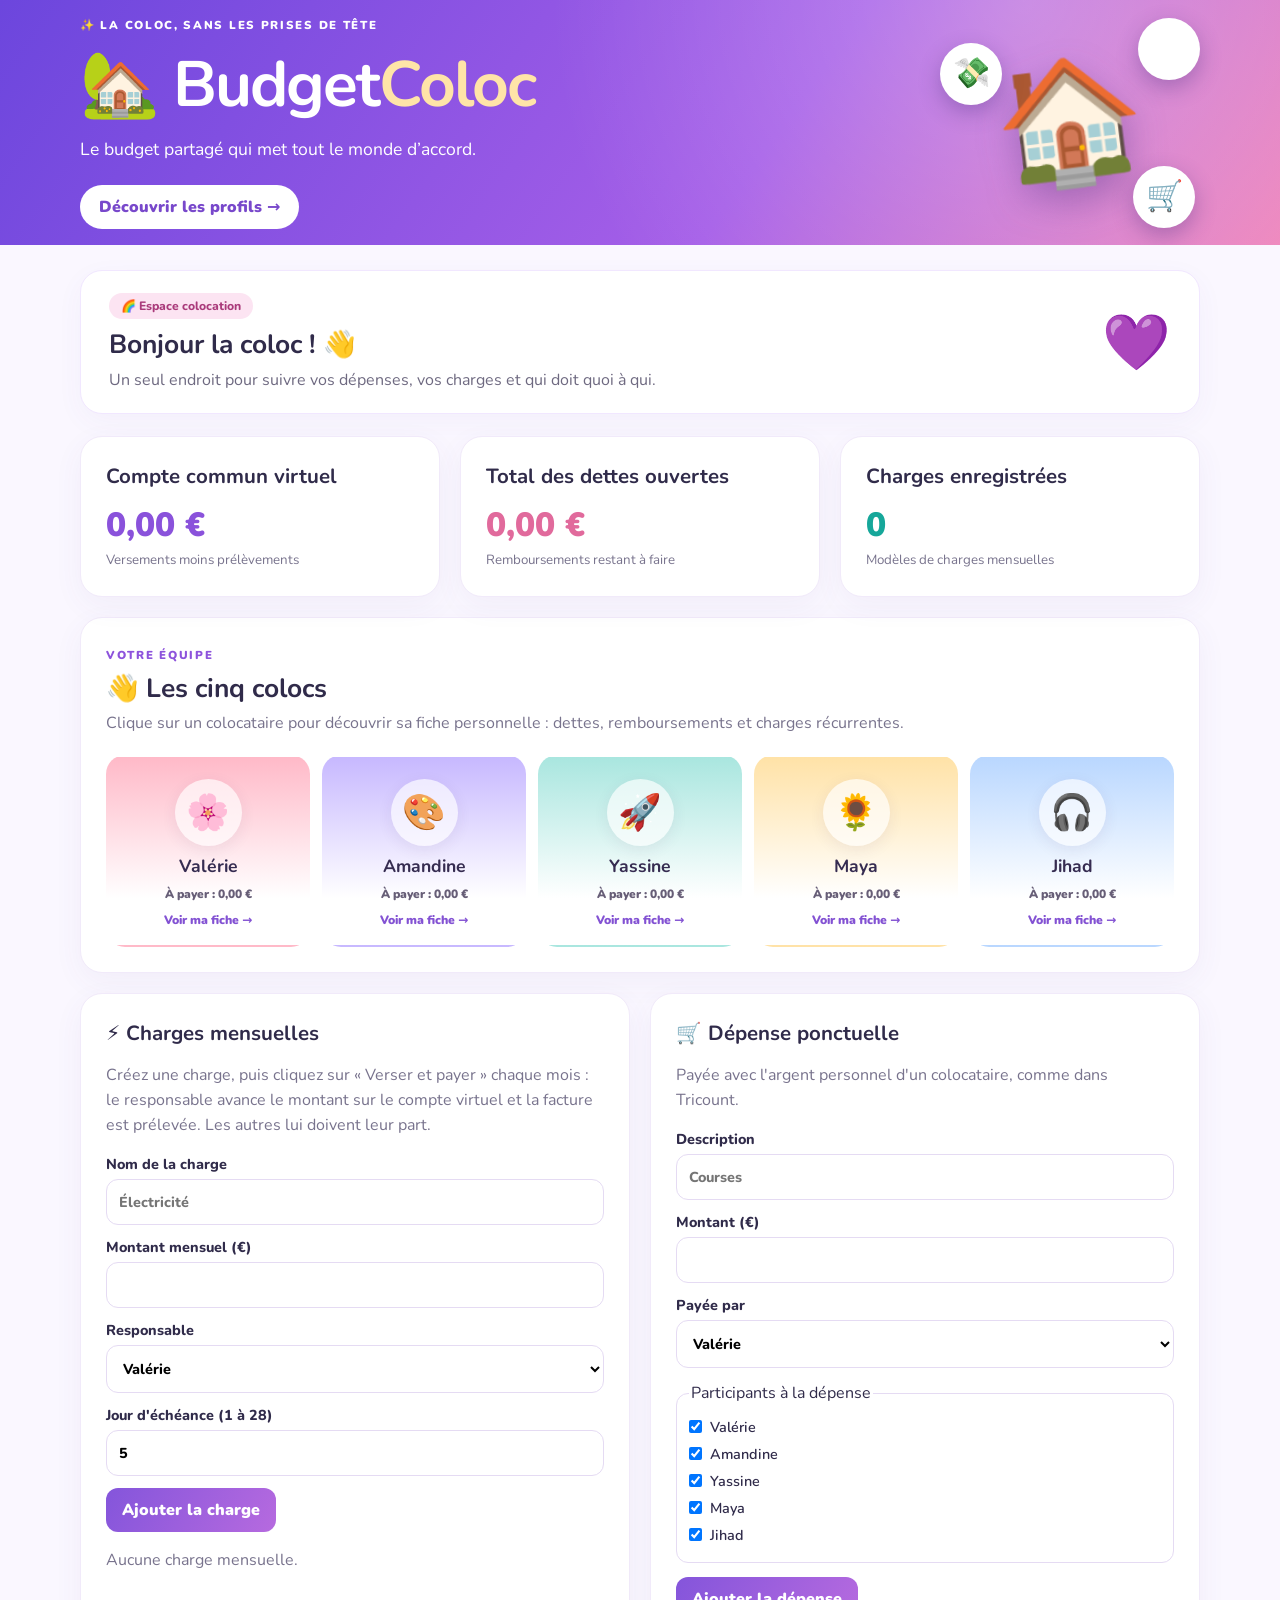
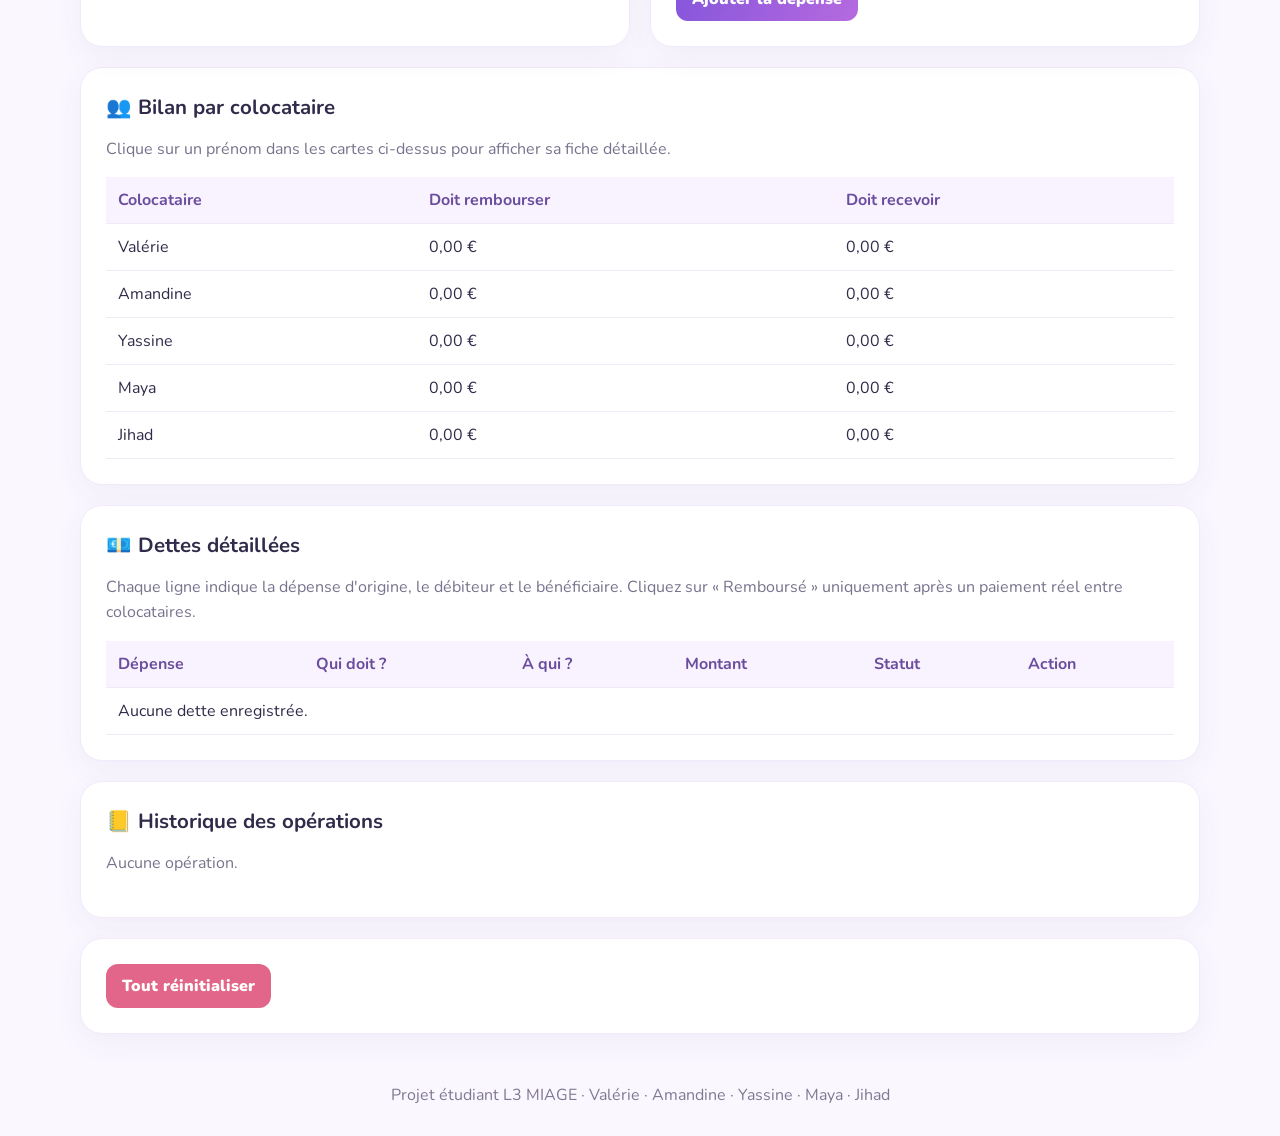
==== index.html @ ca4e4844 "Add files via upload" ====
<!doctype html><html lang="fr"><head><meta charset="utf-8"><meta name="viewport" content="width=device-width,initial-scale=1"><title>BudgetColoc — Gestion de colocation</title><link rel="stylesheet" href="style.css"></head><body>
<header class="hero"><div class="wrap hero-inner"><div><div class="eyebrow">✨ LA COLOC, SANS LES PRISES DE TÊTE</div><h1>🏡 Budget<span>Coloc</span></h1><p>Le budget partagé qui met tout le monde d’accord.</p><a class="hero-link" href="#profils">Découvrir les profils →</a></div><div class="hero-art" aria-hidden="true"><div class="art-house">🏠</div><div class="art-bubble bubble-a">💸</div><div class="art-bubble bubble-b">⚡</div><div class="art-bubble bubble-c">🛒</div></div></div></header>
<main class="wrap">

<section class="welcome"><div><span class="pill">🌈 Espace colocation</span><h2>Bonjour la coloc ! 👋</h2><p>Un seul endroit pour suivre vos dépenses, vos charges et qui doit quoi à qui.</p></div><div class="welcome-emoji" aria-hidden="true">💜</div></section>
<div class="grid stats"><section class="card"><h2>Compte commun virtuel</h2><div id="balance" class="number">0 €</div><small>Versements moins prélèvements</small></section><section class="card"><h2>Total des dettes ouvertes</h2><div id="totalDebt" class="number">0 €</div><small>Remboursements restant à faire</small></section><section class="card"><h2>Charges enregistrées</h2><div id="chargeCount" class="number">0</div><small>Modèles de charges mensuelles</small></section></div>
<section id="profils" class="card profile-section"><div class="section-heading"><div><span class="eyebrow purple">VOTRE ÉQUIPE</span><h2>👋 Les cinq colocs</h2><p class="muted">Clique sur un colocataire pour découvrir sa fiche personnelle : dettes, remboursements et charges récurrentes.</p></div></div><div id="profileCards" class="profile-grid"></div></section>
<section id="profileDetail" class="card profile-detail" hidden aria-live="polite"><div class="profile-top"><div id="profileHeading"></div><button type="button" id="closeProfile" class="secondary">✕ Fermer la fiche</button></div><div id="profileStats" class="mini-stats"></div><div class="grid"><div><h3>💳 Ce que je dois rembourser</h3><div id="profileOwes" class="profile-list"></div></div><div><h3>💚 Ce qu'on me doit</h3><div id="profileReceives" class="profile-list"></div></div></div><h3>📅 Mes charges mensuelles</h3><div id="profileCharges" class="profile-list"></div><h3>🧾 Historique de mes remboursements</h3><div id="profileSettlements" class="profile-list"></div></section>
<div class="grid"><section class="card"><h2>⚡ Charges mensuelles</h2><p class="muted">Créez une charge, puis cliquez sur « Verser et payer » chaque mois : le responsable avance le montant sur le compte virtuel et la facture est prélevée. Les autres lui doivent leur part.</p><form id="chargeForm"><label>Nom de la charge<input id="chargeName" maxlength="70" required placeholder="Électricité"></label><label>Montant mensuel (€)<input id="chargeAmount" type="number" min="0.01" step="0.01" required></label><label>Responsable<select id="chargeOwner"></select></label><label>Jour d'échéance (1 à 28)<input id="chargeDay" type="number" min="1" max="28" value="5" required></label><button>Ajouter la charge</button></form><div id="charges" class="stack"></div></section>
<section class="card"><h2>🛒 Dépense ponctuelle</h2><p class="muted">Payée avec l'argent personnel d'un colocataire, comme dans Tricount.</p><form id="expenseForm"><label>Description<input id="expenseName" maxlength="70" placeholder="Courses" required></label><label>Montant (€)<input id="expenseAmount" type="number" min="0.01" step="0.01" required></label><label>Payée par<select id="expensePayer"></select></label><fieldset><legend>Participants à la dépense</legend><div id="participants"></div></fieldset><button>Ajouter la dépense</button></form></section></div>
<section class="card"><h2>👥 Bilan par colocataire</h2><p class="muted">Clique sur un prénom dans les cartes ci-dessus pour afficher sa fiche détaillée.</p><div class="scroll"><table><thead><tr><th>Colocataire</th><th>Doit rembourser</th><th>Doit recevoir</th></tr></thead><tbody id="summary"></tbody></table></div></section>
<section class="card"><h2>💶 Dettes détaillées</h2><p class="muted">Chaque ligne indique la dépense d'origine, le débiteur et le bénéficiaire. Cliquez sur « Remboursé » uniquement après un paiement réel entre colocataires.</p><div class="scroll"><table><thead><tr><th>Dépense</th><th>Qui doit ?</th><th>À qui ?</th><th>Montant</th><th>Statut</th><th>Action</th></tr></thead><tbody id="debts"></tbody></table></div></section>
<section class="card"><h2>📒 Historique des opérations</h2><div id="history"></div></section>
<section class="card"><div class="actions"><button id="reset" type="button" class="danger">Tout réinitialiser</button></div></section>
</main><footer>Projet étudiant L3 MIAGE · Valérie · Amandine · Yassine · Maya · Jihad</footer><script src="script.js" defer></script></body></html>
---- style.css ----
@import url('https://fonts.googleapis.com/css2?family=Nunito:wght@400;600;700;800;900&display=swap');
:root{font-family:Nunito,system-ui,sans-serif;color:#302b4a;background:#faf7ff}*{box-sizing:border-box}html{scroll-behavior:smooth}body{margin:0}.wrap{max-width:1160px;margin:auto;padding:0 20px}
.hero{background:linear-gradient(125deg,#6c46dd,#a65fe8 60%,#ee83bb);color:white;overflow:hidden;position:relative}.hero:before{content:'';position:absolute;inset:0;background:radial-gradient(circle at 80% 0%,#ffffff40,transparent 45%)}.hero-inner{display:flex;align-items:center;justify-content:space-between;min-height:245px;position:relative;gap:25px}.hero h1{font-size:clamp(2.5rem,5vw,4.1rem);letter-spacing:-2px;margin:8px 0}.hero h1 span{color:#ffe4a8}.hero p{font-size:1.1rem;margin:0 0 24px}.eyebrow{font-weight:900;letter-spacing:1.7px;font-size:.72rem}.purple{color:#8d53dc}.hero-link{display:inline-block;text-decoration:none;background:#fff;color:#7848cb;border-radius:999px;padding:11px 19px;font-weight:900}.hero-art{position:relative;min-width:260px;height:220px;display:grid;place-items:center}.art-house{font-size:120px;filter:drop-shadow(0 15px 18px #3e277c55);transform:rotate(-7deg)}.art-bubble{position:absolute;background:white;border-radius:50%;width:62px;height:62px;display:grid;place-items:center;font-size:30px;box-shadow:0 8px 22px #3e277c55}.bubble-a{left:0;top:30px}.bubble-b{right:0;top:5px}.bubble-c{right:5px;bottom:5px}
main{padding-top:25px!important}.notice{padding:12px 16px;background:#e9e6ff;border-left:4px solid #8b5cf6;border-radius:12px;margin-bottom:20px;font-size:.9rem}.welcome{background:#fff;border:1px solid #f1e7ff;border-radius:22px;padding:22px 28px;display:flex;justify-content:space-between;align-items:center;margin-bottom:22px;box-shadow:0 8px 28px #5e43970b}.welcome h2{font-size:1.65rem;margin:7px 0}.welcome p{margin:0;color:#6e6980}.welcome-emoji{font-size:55px}.pill{display:inline-block;background:#fce4f2;color:#aa3b7b;border-radius:999px;padding:5px 12px;font-weight:800;font-size:.76rem}
.grid{display:grid;grid-template-columns:repeat(auto-fit,minmax(310px,1fr));gap:20px}.stats{grid-template-columns:repeat(auto-fit,minmax(220px,1fr))}.card{background:#fff;padding:25px;border-radius:22px;box-shadow:0 9px 30px #5e43970e;border:1px solid #f1eafa;margin-bottom:20px;min-width:0}h2{margin:0 0 12px;font-size:1.28rem}h3{font-size:1.05rem;margin:22px 0 12px}.number{font-size:2.1rem;font-weight:900;color:#8a52db}.stats .card:nth-child(2) .number{color:#e16a9c}.stats .card:nth-child(3) .number{color:#16a79a}small,.muted{color:#78738d;line-height:1.55}label{display:block;font-weight:800;font-size:.9rem;margin:12px 0}input,select{display:block;width:100%;padding:12px;border:1px solid #e5dbf3;border-radius:12px;font:inherit;margin-top:5px;background:#fff}button{font:inherit;cursor:pointer;background:linear-gradient(120deg,#8455db,#b66adf);color:#fff;border:0;border-radius:12px;padding:11px 16px;font-weight:900;transition:transform .15s,box-shadow .15s}button:hover{transform:translateY(-2px);box-shadow:0 6px 14px #8455db30}button:focus-visible,input:focus-visible,select:focus-visible,a:focus-visible{outline:3px solid #fd9ac7;outline-offset:2px}button.secondary{background:#ede7f8;color:#59457d}button.danger{background:#e26689}.actions{display:flex;gap:10px;flex-wrap:wrap}.stack{margin-top:15px}.charge{border:1px solid #eee5f7;background:#fdfaff;border-radius:14px;padding:14px;margin:12px 0}.charge strong{display:block}.charge button{margin-top:9px}.scroll{overflow-x:auto}table{width:100%;border-collapse:collapse;text-align:left}th,td{padding:12px;border-bottom:1px solid #f0eaf7;white-space:nowrap}th{background:#f8f3ff;color:#6b4d9e}td button{padding:7px 10px;font-size:.85rem}.tag{display:inline-block;border-radius:999px;background:#fff1ce;color:#8d6200;padding:5px 10px;font-size:.82rem;font-weight:800}.paid{background:#dff8e9;color:#14764e}.history-row{border-bottom:1px solid #f0eaf7;padding:10px 0}.history-row:last-child{border:0}fieldset{border:1px solid #e5dbf3;border-radius:12px;margin:14px 0}fieldset label{display:flex;gap:8px;align-items:center;font-weight:600;margin:7px 0}fieldset input{width:auto;margin:0}footer{text-align:center;color:#817892;padding:30px}
.profile-section{scroll-margin-top:18px}.section-heading{margin-bottom:20px}.section-heading h2{font-size:1.65rem;margin:5px 0}.section-heading p{margin:0}.profile-grid{display:grid;grid-template-columns:repeat(5,minmax(0,1fr));gap:12px}.profile-card{--profile-color:#eed8ff;display:flex;flex-direction:column;align-items:center;gap:8px;background:linear-gradient(180deg,var(--profile-color),#fff 75%);color:#362c51;border:2px solid transparent;padding:22px 8px 17px;border-radius:19px;min-height:192px}.profile-card.active{border-color:#8455db}.profile-card strong{font-size:1.1rem}.profile-avatar{display:grid;place-items:center;background:#ffffffa8;border-radius:50%;width:67px;height:67px;font-size:35px;box-shadow:0 4px 15px #44336615}.profile-sub{font-size:.75rem;color:#675e77}.profile-cta{font-size:.76rem;font-weight:900;color:#8352d3;margin-top:auto}.profile-detail{scroll-margin-top:20px;border:2px solid #d8baff}.profile-detail[hidden]{display:none}.profile-top{display:flex;justify-content:space-between;align-items:center;gap:12px}.profile-heading{display:flex;align-items:center;gap:15px}.profile-heading h2{font-size:1.9rem;margin:0}.mini-stats{display:grid;grid-template-columns:repeat(3,1fr);gap:12px;margin:20px 0}.mini-stat{background:#f8f3ff;border-radius:14px;padding:15px}.mini-stat span{display:block;font-size:.83rem;color:#76688d}.mini-stat strong{font-size:1.4rem;color:#7950c5}.profile-row{display:flex;justify-content:space-between;align-items:center;gap:15px;padding:12px 14px;background:#fbf9ff;border:1px solid #eee9f8;border-radius:12px;margin-bottom:8px}.profile-row small{display:block}.profile-row b{white-space:nowrap;color:#7950c5}.empty-state{background:#f4fff9;color:#3e8167;border-radius:12px;padding:14px;margin:0}
@media(max-width:900px){.profile-grid{grid-template-columns:repeat(3,minmax(0,1fr))}}@media(max-width:600px){.card{padding:17px}.hero-inner{min-height:220px}.hero-art{display:none}.welcome-emoji{display:none}.profile-grid{grid-template-columns:repeat(2,minmax(0,1fr))}.mini-stats{grid-template-columns:1fr}.profile-top{align-items:flex-start;flex-direction:column}.profile-card{min-height:170px}}
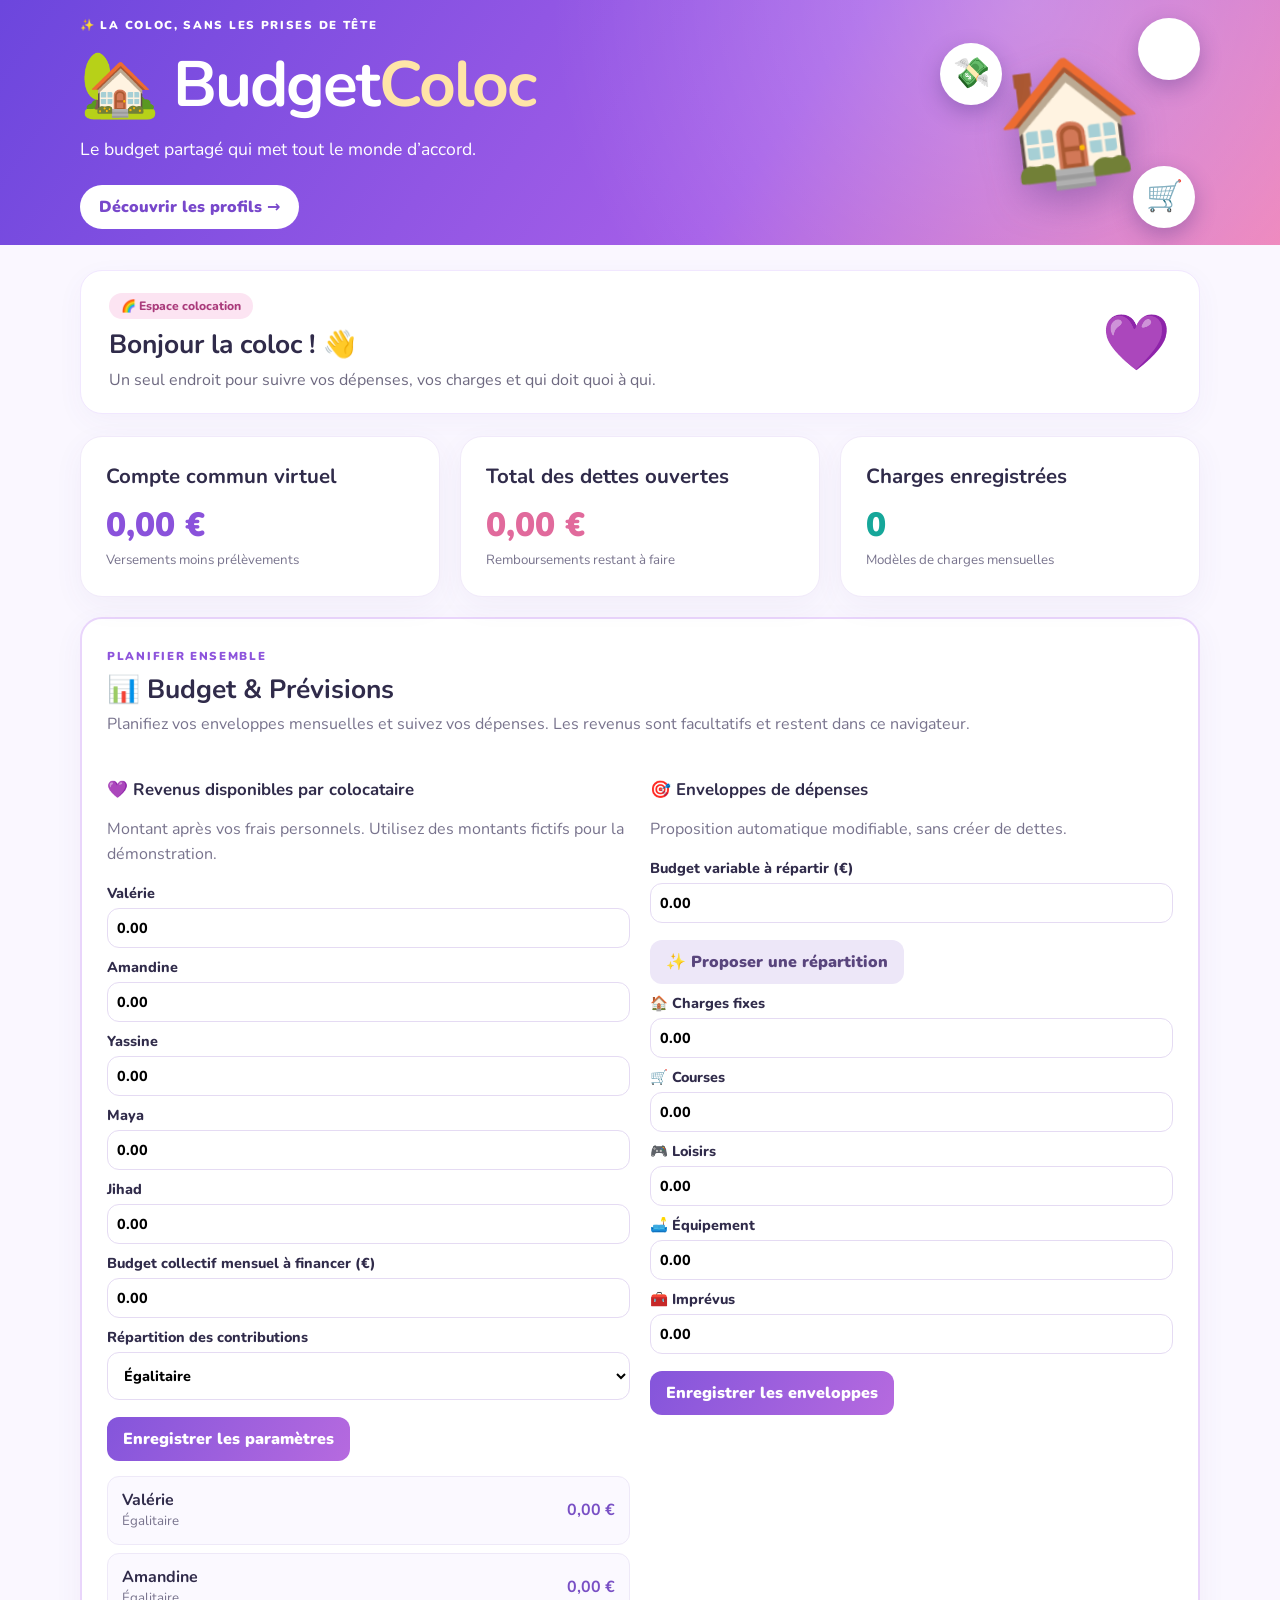
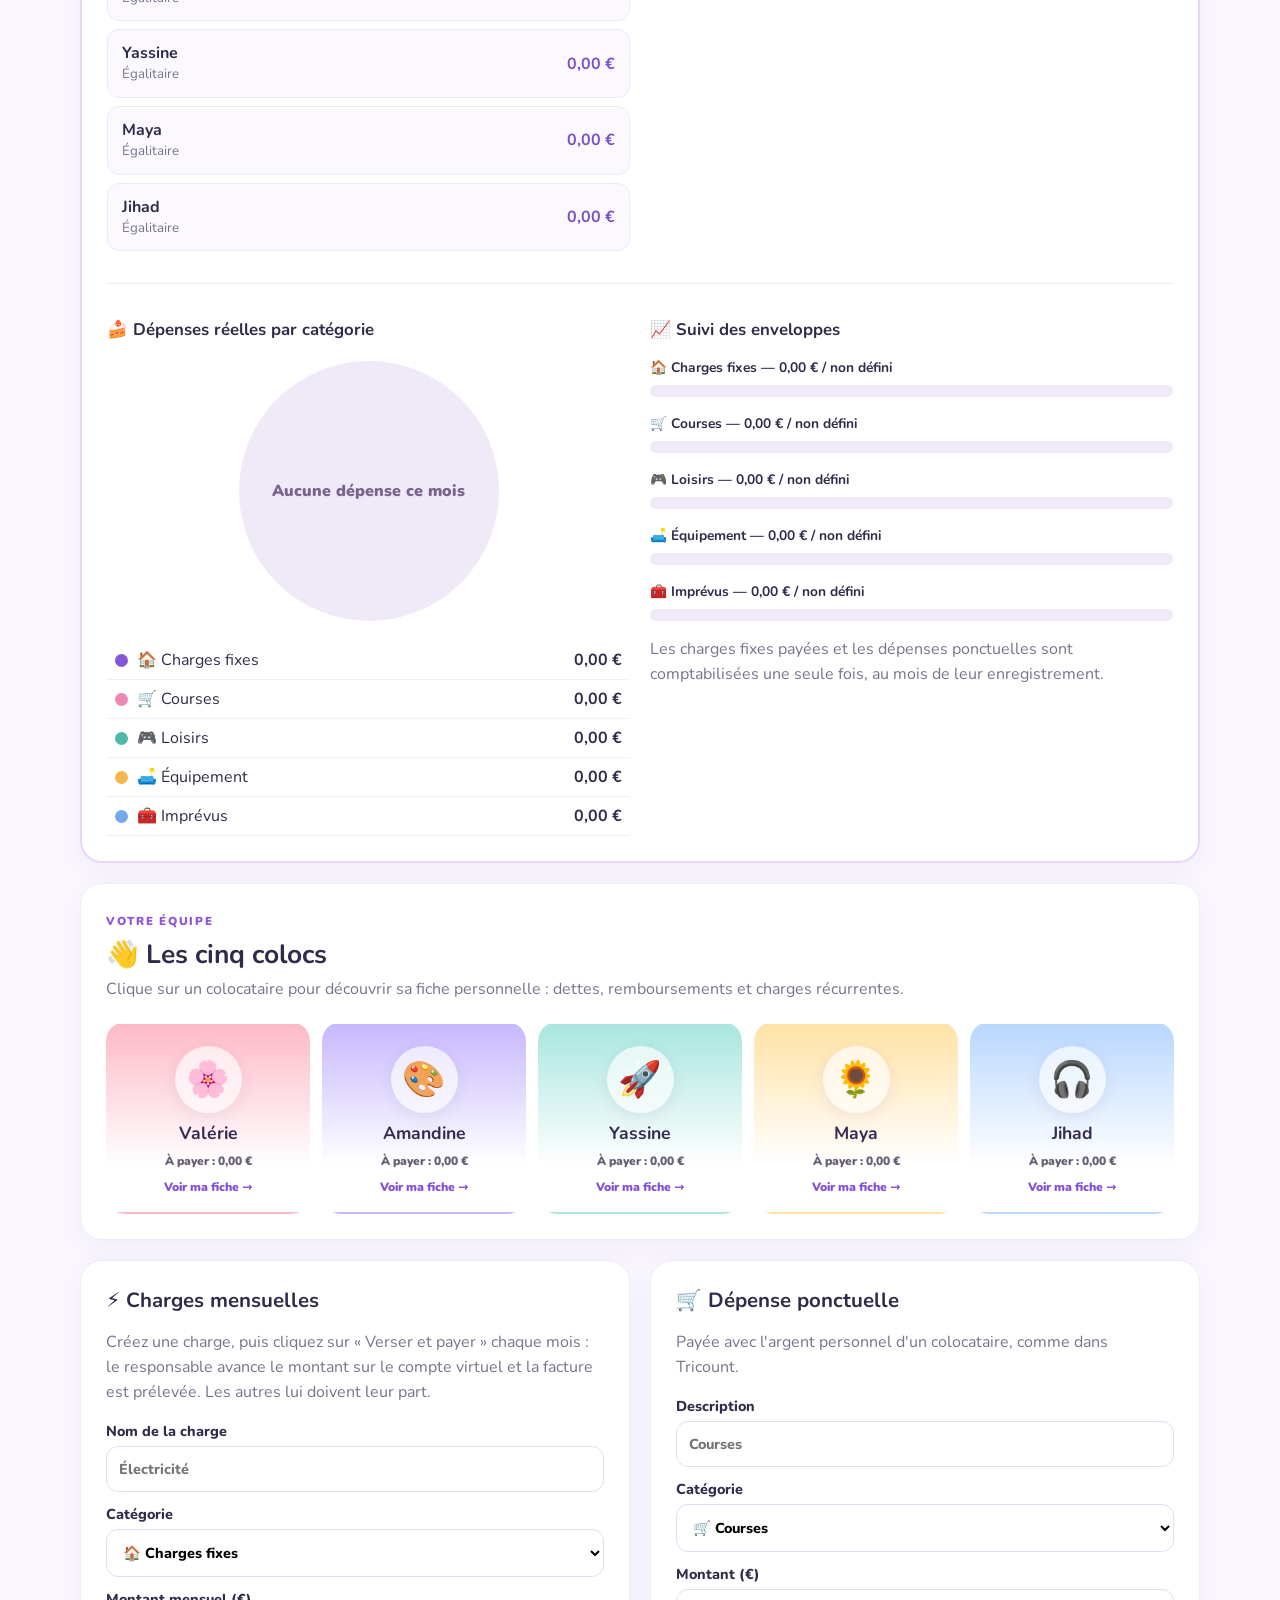
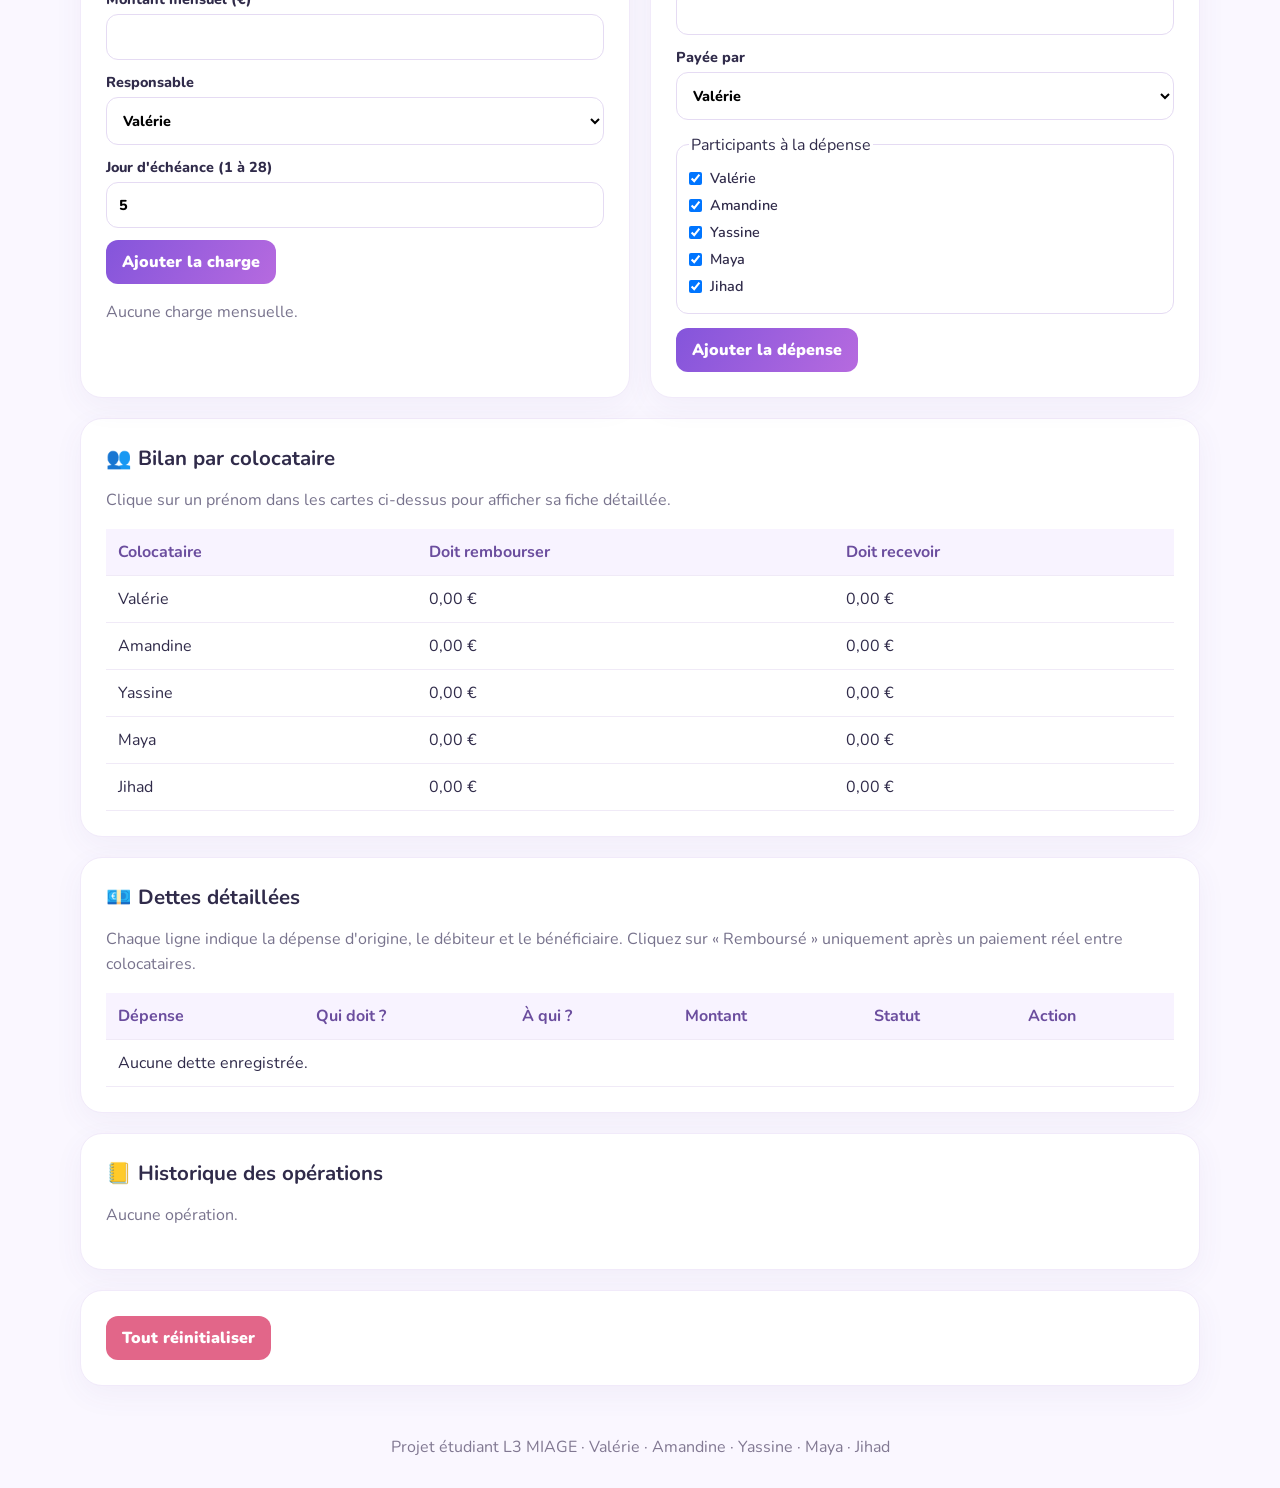
==== commit e7eae4fd: "Add files via upload" ====
--- a/index.html
+++ b/index.html
@@ -4,10 +4,15 @@
 
 <section class="welcome"><div><span class="pill">🌈 Espace colocation</span><h2>Bonjour la coloc ! 👋</h2><p>Un seul endroit pour suivre vos dépenses, vos charges et qui doit quoi à qui.</p></div><div class="welcome-emoji" aria-hidden="true">💜</div></section>
 <div class="grid stats"><section class="card"><h2>Compte commun virtuel</h2><div id="balance" class="number">0 €</div><small>Versements moins prélèvements</small></section><section class="card"><h2>Total des dettes ouvertes</h2><div id="totalDebt" class="number">0 €</div><small>Remboursements restant à faire</small></section><section class="card"><h2>Charges enregistrées</h2><div id="chargeCount" class="number">0</div><small>Modèles de charges mensuelles</small></section></div>
+
+<section id="budget" class="card budget-section"><div class="section-heading"><span class="eyebrow purple">PLANIFIER ENSEMBLE</span><h2>📊 Budget & Prévisions</h2><p class="muted">Planifiez vos enveloppes mensuelles et suivez vos dépenses. Les revenus sont facultatifs et restent dans ce navigateur.</p></div>
+<div class="grid"><div><h3>💜 Revenus disponibles par colocataire</h3><p class="muted">Montant après vos frais personnels. Utilisez des montants fictifs pour la démonstration.</p><div id="incomeInputs"></div><label>Budget collectif mensuel à financer (€)<input id="budgetTarget" type="number" min="0" step="0.01" value="0"></label><label>Répartition des contributions<select id="budgetMode"><option value="equal">Égalitaire</option><option value="income">Proportionnelle aux revenus</option></select></label><button type="button" id="saveBudget">Enregistrer les paramètres</button><div id="contributionResult" class="stack"></div></div>
+<div><h3>🎯 Enveloppes de dépenses</h3><p class="muted">Proposition automatique modifiable, sans créer de dettes.</p><label>Budget variable à répartir (€)<input id="variableBudget" type="number" min="0" step="0.01" value="0"></label><button type="button" id="suggestBudget" class="secondary">✨ Proposer une répartition</button><div id="envelopeInputs"></div><button type="button" id="saveEnvelopes">Enregistrer les enveloppes</button><p id="envelopeNotice" class="muted" role="status"></p></div></div>
+<div class="grid budget-charts"><div><h3>🍰 Dépenses réelles par catégorie</h3><div id="expensePie" class="pie" role="img" aria-label="Répartition des dépenses"></div><div id="pieLegend"></div></div><div><h3>📈 Suivi des enveloppes</h3><div id="envelopeProgress"></div><p class="muted">Les charges fixes payées et les dépenses ponctuelles sont comptabilisées une seule fois, au mois de leur enregistrement.</p></div></div></section>
 <section id="profils" class="card profile-section"><div class="section-heading"><div><span class="eyebrow purple">VOTRE ÉQUIPE</span><h2>👋 Les cinq colocs</h2><p class="muted">Clique sur un colocataire pour découvrir sa fiche personnelle : dettes, remboursements et charges récurrentes.</p></div></div><div id="profileCards" class="profile-grid"></div></section>
 <section id="profileDetail" class="card profile-detail" hidden aria-live="polite"><div class="profile-top"><div id="profileHeading"></div><button type="button" id="closeProfile" class="secondary">✕ Fermer la fiche</button></div><div id="profileStats" class="mini-stats"></div><div class="grid"><div><h3>💳 Ce que je dois rembourser</h3><div id="profileOwes" class="profile-list"></div></div><div><h3>💚 Ce qu'on me doit</h3><div id="profileReceives" class="profile-list"></div></div></div><h3>📅 Mes charges mensuelles</h3><div id="profileCharges" class="profile-list"></div><h3>🧾 Historique de mes remboursements</h3><div id="profileSettlements" class="profile-list"></div></section>
-<div class="grid"><section class="card"><h2>⚡ Charges mensuelles</h2><p class="muted">Créez une charge, puis cliquez sur « Verser et payer » chaque mois : le responsable avance le montant sur le compte virtuel et la facture est prélevée. Les autres lui doivent leur part.</p><form id="chargeForm"><label>Nom de la charge<input id="chargeName" maxlength="70" required placeholder="Électricité"></label><label>Montant mensuel (€)<input id="chargeAmount" type="number" min="0.01" step="0.01" required></label><label>Responsable<select id="chargeOwner"></select></label><label>Jour d'échéance (1 à 28)<input id="chargeDay" type="number" min="1" max="28" value="5" required></label><button>Ajouter la charge</button></form><div id="charges" class="stack"></div></section>
-<section class="card"><h2>🛒 Dépense ponctuelle</h2><p class="muted">Payée avec l'argent personnel d'un colocataire, comme dans Tricount.</p><form id="expenseForm"><label>Description<input id="expenseName" maxlength="70" placeholder="Courses" required></label><label>Montant (€)<input id="expenseAmount" type="number" min="0.01" step="0.01" required></label><label>Payée par<select id="expensePayer"></select></label><fieldset><legend>Participants à la dépense</legend><div id="participants"></div></fieldset><button>Ajouter la dépense</button></form></section></div>
+<div class="grid"><section class="card"><h2>⚡ Charges mensuelles</h2><p class="muted">Créez une charge, puis cliquez sur « Verser et payer » chaque mois : le responsable avance le montant sur le compte virtuel et la facture est prélevée. Les autres lui doivent leur part.</p><form id="chargeForm"><label>Nom de la charge<input id="chargeName" maxlength="70" required placeholder="Électricité"></label><label>Catégorie<select id="chargeCategory"><option value="fixes">🏠 Charges fixes</option><option value="courses">🛒 Courses</option><option value="loisirs">🎮 Loisirs</option><option value="equipement">🛋️ Équipement</option><option value="imprevus">🧰 Imprévus</option></select></label><label>Montant mensuel (€)<input id="chargeAmount" type="number" min="0.01" step="0.01" required></label><label>Responsable<select id="chargeOwner"></select></label><label>Jour d'échéance (1 à 28)<input id="chargeDay" type="number" min="1" max="28" value="5" required></label><button>Ajouter la charge</button></form><div id="charges" class="stack"></div></section>
+<section class="card"><h2>🛒 Dépense ponctuelle</h2><p class="muted">Payée avec l'argent personnel d'un colocataire, comme dans Tricount.</p><form id="expenseForm"><label>Description<input id="expenseName" maxlength="70" placeholder="Courses" required></label><label>Catégorie<select id="expenseCategory"><option value="courses">🛒 Courses</option><option value="loisirs">🎮 Loisirs</option><option value="equipement">🛋️ Équipement</option><option value="imprevus">🧰 Imprévus</option><option value="fixes">🏠 Charges fixes</option></select></label><label>Montant (€)<input id="expenseAmount" type="number" min="0.01" step="0.01" required></label><label>Payée par<select id="expensePayer"></select></label><fieldset><legend>Participants à la dépense</legend><div id="participants"></div></fieldset><button>Ajouter la dépense</button></form></section></div>
 <section class="card"><h2>👥 Bilan par colocataire</h2><p class="muted">Clique sur un prénom dans les cartes ci-dessus pour afficher sa fiche détaillée.</p><div class="scroll"><table><thead><tr><th>Colocataire</th><th>Doit rembourser</th><th>Doit recevoir</th></tr></thead><tbody id="summary"></tbody></table></div></section>
 <section class="card"><h2>💶 Dettes détaillées</h2><p class="muted">Chaque ligne indique la dépense d'origine, le débiteur et le bénéficiaire. Cliquez sur « Remboursé » uniquement après un paiement réel entre colocataires.</p><div class="scroll"><table><thead><tr><th>Dépense</th><th>Qui doit ?</th><th>À qui ?</th><th>Montant</th><th>Statut</th><th>Action</th></tr></thead><tbody id="debts"></tbody></table></div></section>
 <section class="card"><h2>📒 Historique des opérations</h2><div id="history"></div></section>
--- a/style.css
+++ b/style.css
@@ -5,3 +5,5 @@
 .grid{display:grid;grid-template-columns:repeat(auto-fit,minmax(310px,1fr));gap:20px}.stats{grid-template-columns:repeat(auto-fit,minmax(220px,1fr))}.card{background:#fff;padding:25px;border-radius:22px;box-shadow:0 9px 30px #5e43970e;border:1px solid #f1eafa;margin-bottom:20px;min-width:0}h2{margin:0 0 12px;font-size:1.28rem}h3{font-size:1.05rem;margin:22px 0 12px}.number{font-size:2.1rem;font-weight:900;color:#8a52db}.stats .card:nth-child(2) .number{color:#e16a9c}.stats .card:nth-child(3) .number{color:#16a79a}small,.muted{color:#78738d;line-height:1.55}label{display:block;font-weight:800;font-size:.9rem;margin:12px 0}input,select{display:block;width:100%;padding:12px;border:1px solid #e5dbf3;border-radius:12px;font:inherit;margin-top:5px;background:#fff}button{font:inherit;cursor:pointer;background:linear-gradient(120deg,#8455db,#b66adf);color:#fff;border:0;border-radius:12px;padding:11px 16px;font-weight:900;transition:transform .15s,box-shadow .15s}button:hover{transform:translateY(-2px);box-shadow:0 6px 14px #8455db30}button:focus-visible,input:focus-visible,select:focus-visible,a:focus-visible{outline:3px solid #fd9ac7;outline-offset:2px}button.secondary{background:#ede7f8;color:#59457d}button.danger{background:#e26689}.actions{display:flex;gap:10px;flex-wrap:wrap}.stack{margin-top:15px}.charge{border:1px solid #eee5f7;background:#fdfaff;border-radius:14px;padding:14px;margin:12px 0}.charge strong{display:block}.charge button{margin-top:9px}.scroll{overflow-x:auto}table{width:100%;border-collapse:collapse;text-align:left}th,td{padding:12px;border-bottom:1px solid #f0eaf7;white-space:nowrap}th{background:#f8f3ff;color:#6b4d9e}td button{padding:7px 10px;font-size:.85rem}.tag{display:inline-block;border-radius:999px;background:#fff1ce;color:#8d6200;padding:5px 10px;font-size:.82rem;font-weight:800}.paid{background:#dff8e9;color:#14764e}.history-row{border-bottom:1px solid #f0eaf7;padding:10px 0}.history-row:last-child{border:0}fieldset{border:1px solid #e5dbf3;border-radius:12px;margin:14px 0}fieldset label{display:flex;gap:8px;align-items:center;font-weight:600;margin:7px 0}fieldset input{width:auto;margin:0}footer{text-align:center;color:#817892;padding:30px}
 .profile-section{scroll-margin-top:18px}.section-heading{margin-bottom:20px}.section-heading h2{font-size:1.65rem;margin:5px 0}.section-heading p{margin:0}.profile-grid{display:grid;grid-template-columns:repeat(5,minmax(0,1fr));gap:12px}.profile-card{--profile-color:#eed8ff;display:flex;flex-direction:column;align-items:center;gap:8px;background:linear-gradient(180deg,var(--profile-color),#fff 75%);color:#362c51;border:2px solid transparent;padding:22px 8px 17px;border-radius:19px;min-height:192px}.profile-card.active{border-color:#8455db}.profile-card strong{font-size:1.1rem}.profile-avatar{display:grid;place-items:center;background:#ffffffa8;border-radius:50%;width:67px;height:67px;font-size:35px;box-shadow:0 4px 15px #44336615}.profile-sub{font-size:.75rem;color:#675e77}.profile-cta{font-size:.76rem;font-weight:900;color:#8352d3;margin-top:auto}.profile-detail{scroll-margin-top:20px;border:2px solid #d8baff}.profile-detail[hidden]{display:none}.profile-top{display:flex;justify-content:space-between;align-items:center;gap:12px}.profile-heading{display:flex;align-items:center;gap:15px}.profile-heading h2{font-size:1.9rem;margin:0}.mini-stats{display:grid;grid-template-columns:repeat(3,1fr);gap:12px;margin:20px 0}.mini-stat{background:#f8f3ff;border-radius:14px;padding:15px}.mini-stat span{display:block;font-size:.83rem;color:#76688d}.mini-stat strong{font-size:1.4rem;color:#7950c5}.profile-row{display:flex;justify-content:space-between;align-items:center;gap:15px;padding:12px 14px;background:#fbf9ff;border:1px solid #eee9f8;border-radius:12px;margin-bottom:8px}.profile-row small{display:block}.profile-row b{white-space:nowrap;color:#7950c5}.empty-state{background:#f4fff9;color:#3e8167;border-radius:12px;padding:14px;margin:0}
 @media(max-width:900px){.profile-grid{grid-template-columns:repeat(3,minmax(0,1fr))}}@media(max-width:600px){.card{padding:17px}.hero-inner{min-height:220px}.hero-art{display:none}.welcome-emoji{display:none}.profile-grid{grid-template-columns:repeat(2,minmax(0,1fr))}.mini-stats{grid-template-columns:1fr}.profile-top{align-items:flex-start;flex-direction:column}.profile-card{min-height:170px}}
+
+.budget-section{scroll-margin-top:20px;border:2px solid #e9d5fb}.budget-section .grid{grid-template-columns:repeat(auto-fit,minmax(280px,1fr))}.budget-charts{margin-top:24px;padding-top:12px;border-top:1px solid #f0e9f8}.pie{width:min(260px,90%);aspect-ratio:1;border-radius:50%;margin:20px auto;display:grid;place-items:center;text-align:center;color:#79648f;font-weight:900;padding:22px}.legend-row{display:flex;align-items:center;gap:9px;padding:8px;border-bottom:1px solid #f3edf9}.legend-row strong{margin-left:auto}.legend-dot{width:13px;height:13px;border-radius:50%;flex-shrink:0}.budget-progress{margin:15px 0}.budget-progress strong{font-size:.86rem}.progress-track{height:12px;background:#f0e9f8;border-radius:999px;margin:7px 0;overflow:hidden}.progress-fill{height:100%;border-radius:999px;transition:width .25s}.budget-section label{margin:9px 0}.budget-section input{padding:9px}.budget-section button{margin-top:8px}
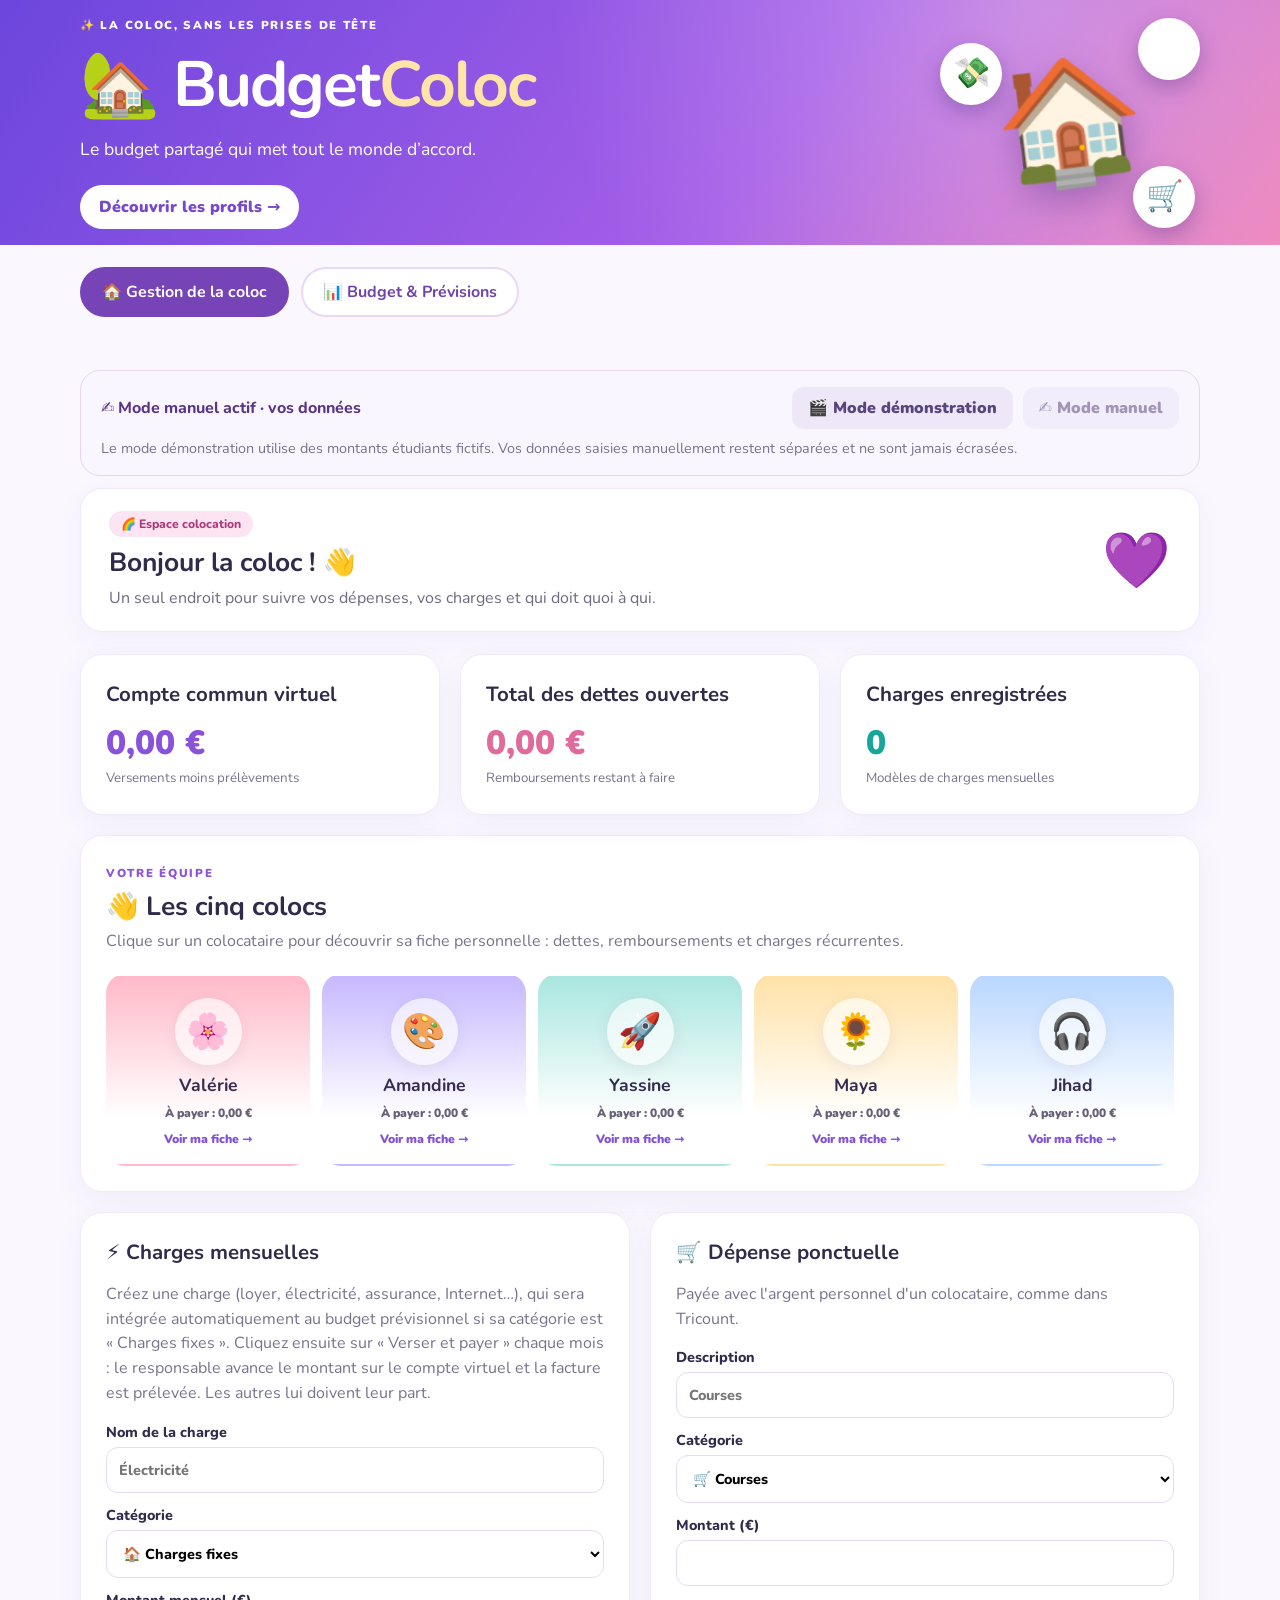
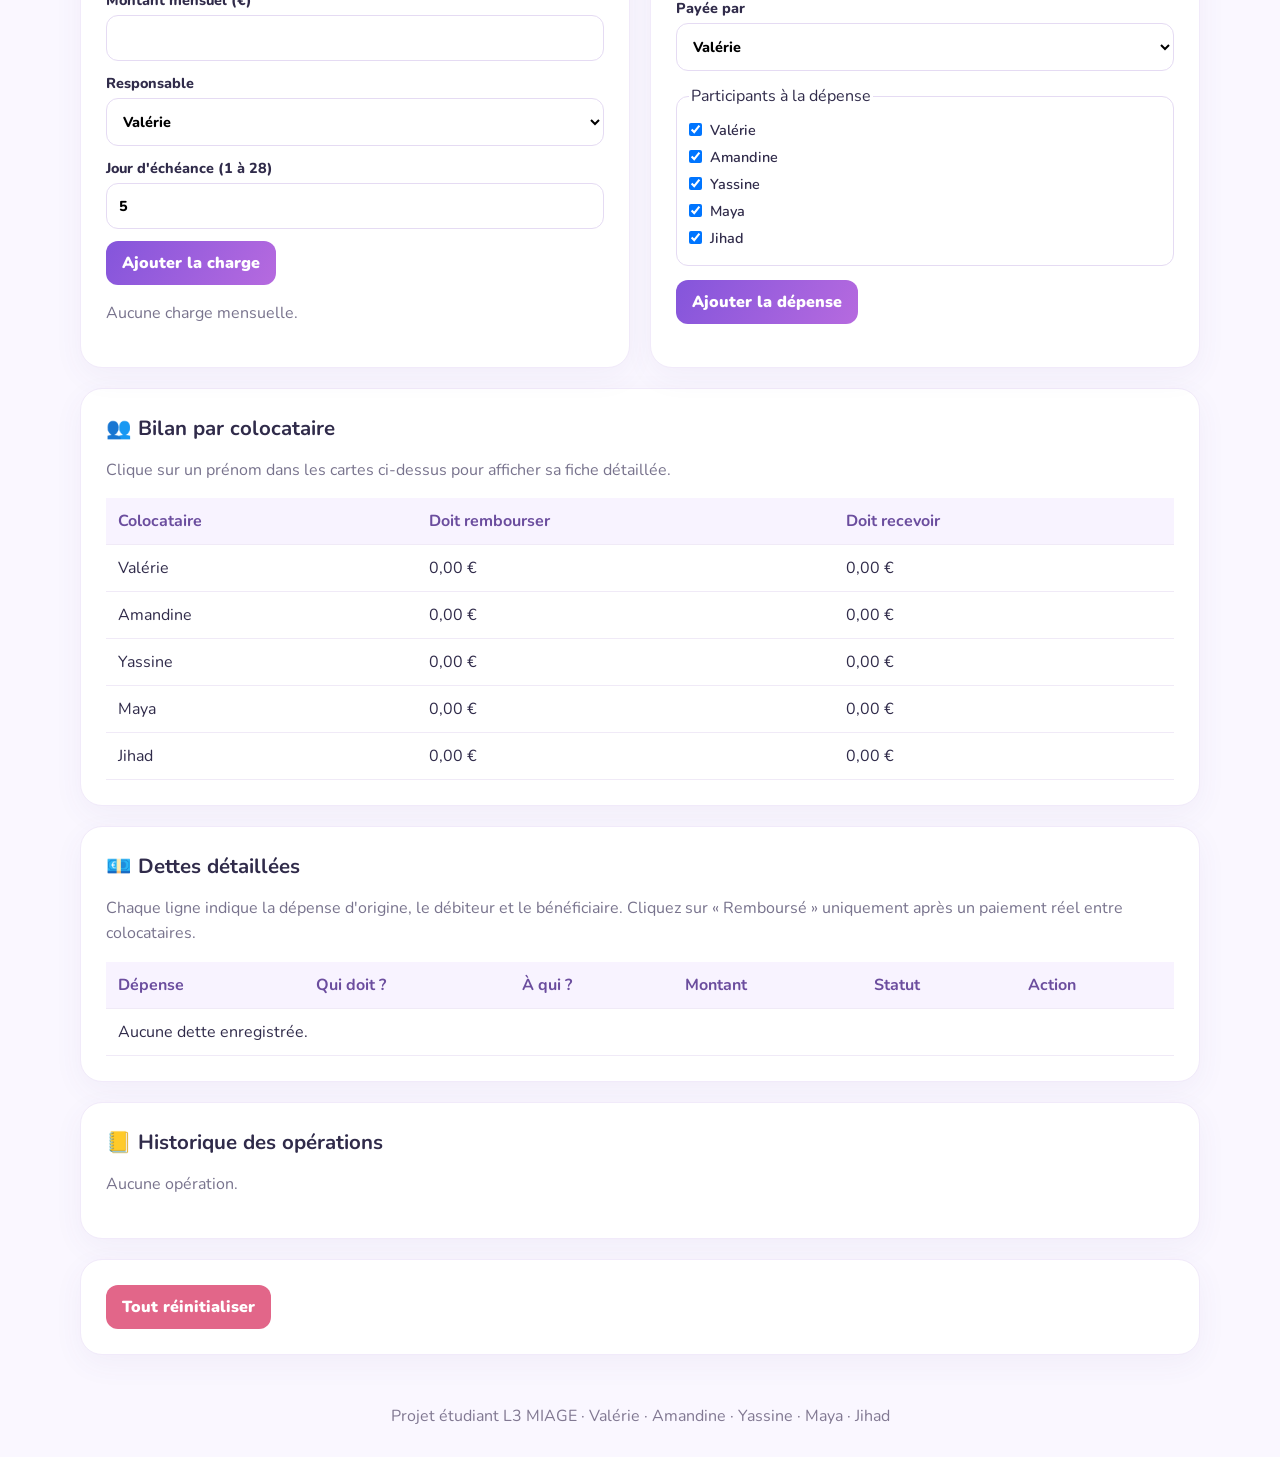
==== commit f99c2133: "Add files via upload" ====
--- a/index.html
+++ b/index.html
@@ -1,17 +1,14 @@
 <!doctype html><html lang="fr"><head><meta charset="utf-8"><meta name="viewport" content="width=device-width,initial-scale=1"><title>BudgetColoc — Gestion de colocation</title><link rel="stylesheet" href="style.css"></head><body>
 <header class="hero"><div class="wrap hero-inner"><div><div class="eyebrow">✨ LA COLOC, SANS LES PRISES DE TÊTE</div><h1>🏡 Budget<span>Coloc</span></h1><p>Le budget partagé qui met tout le monde d’accord.</p><a class="hero-link" href="#profils">Découvrir les profils →</a></div><div class="hero-art" aria-hidden="true"><div class="art-house">🏠</div><div class="art-bubble bubble-a">💸</div><div class="art-bubble bubble-b">⚡</div><div class="art-bubble bubble-c">🛒</div></div></div></header>
-<main class="wrap">
+<nav class="site-nav wrap" aria-label="Navigation principale"><a href="index.html" class="nav-home">🏠 Gestion de la coloc</a><a href="budget.html" class="nav-budget">📊 Budget & Prévisions</a></nav>
+<main class="wrap"><section class="mode-toolbar" aria-label="Choix du mode"><div id="modeControls" class="mode-controls"></div><p class="muted mode-help">Le mode démonstration utilise des montants étudiants fictifs. Vos données saisies manuellement restent séparées et ne sont jamais écrasées.</p></section>
 
 <section class="welcome"><div><span class="pill">🌈 Espace colocation</span><h2>Bonjour la coloc ! 👋</h2><p>Un seul endroit pour suivre vos dépenses, vos charges et qui doit quoi à qui.</p></div><div class="welcome-emoji" aria-hidden="true">💜</div></section>
 <div class="grid stats"><section class="card"><h2>Compte commun virtuel</h2><div id="balance" class="number">0 €</div><small>Versements moins prélèvements</small></section><section class="card"><h2>Total des dettes ouvertes</h2><div id="totalDebt" class="number">0 €</div><small>Remboursements restant à faire</small></section><section class="card"><h2>Charges enregistrées</h2><div id="chargeCount" class="number">0</div><small>Modèles de charges mensuelles</small></section></div>
 
-<section id="budget" class="card budget-section"><div class="section-heading"><span class="eyebrow purple">PLANIFIER ENSEMBLE</span><h2>📊 Budget & Prévisions</h2><p class="muted">Planifiez vos enveloppes mensuelles et suivez vos dépenses. Les revenus sont facultatifs et restent dans ce navigateur.</p></div>
-<div class="grid"><div><h3>💜 Revenus disponibles par colocataire</h3><p class="muted">Montant après vos frais personnels. Utilisez des montants fictifs pour la démonstration.</p><div id="incomeInputs"></div><label>Budget collectif mensuel à financer (€)<input id="budgetTarget" type="number" min="0" step="0.01" value="0"></label><label>Répartition des contributions<select id="budgetMode"><option value="equal">Égalitaire</option><option value="income">Proportionnelle aux revenus</option></select></label><button type="button" id="saveBudget">Enregistrer les paramètres</button><div id="contributionResult" class="stack"></div></div>
-<div><h3>🎯 Enveloppes de dépenses</h3><p class="muted">Proposition automatique modifiable, sans créer de dettes.</p><label>Budget variable à répartir (€)<input id="variableBudget" type="number" min="0" step="0.01" value="0"></label><button type="button" id="suggestBudget" class="secondary">✨ Proposer une répartition</button><div id="envelopeInputs"></div><button type="button" id="saveEnvelopes">Enregistrer les enveloppes</button><p id="envelopeNotice" class="muted" role="status"></p></div></div>
-<div class="grid budget-charts"><div><h3>🍰 Dépenses réelles par catégorie</h3><div id="expensePie" class="pie" role="img" aria-label="Répartition des dépenses"></div><div id="pieLegend"></div></div><div><h3>📈 Suivi des enveloppes</h3><div id="envelopeProgress"></div><p class="muted">Les charges fixes payées et les dépenses ponctuelles sont comptabilisées une seule fois, au mois de leur enregistrement.</p></div></div></section>
 <section id="profils" class="card profile-section"><div class="section-heading"><div><span class="eyebrow purple">VOTRE ÉQUIPE</span><h2>👋 Les cinq colocs</h2><p class="muted">Clique sur un colocataire pour découvrir sa fiche personnelle : dettes, remboursements et charges récurrentes.</p></div></div><div id="profileCards" class="profile-grid"></div></section>
 <section id="profileDetail" class="card profile-detail" hidden aria-live="polite"><div class="profile-top"><div id="profileHeading"></div><button type="button" id="closeProfile" class="secondary">✕ Fermer la fiche</button></div><div id="profileStats" class="mini-stats"></div><div class="grid"><div><h3>💳 Ce que je dois rembourser</h3><div id="profileOwes" class="profile-list"></div></div><div><h3>💚 Ce qu'on me doit</h3><div id="profileReceives" class="profile-list"></div></div></div><h3>📅 Mes charges mensuelles</h3><div id="profileCharges" class="profile-list"></div><h3>🧾 Historique de mes remboursements</h3><div id="profileSettlements" class="profile-list"></div></section>
-<div class="grid"><section class="card"><h2>⚡ Charges mensuelles</h2><p class="muted">Créez une charge, puis cliquez sur « Verser et payer » chaque mois : le responsable avance le montant sur le compte virtuel et la facture est prélevée. Les autres lui doivent leur part.</p><form id="chargeForm"><label>Nom de la charge<input id="chargeName" maxlength="70" required placeholder="Électricité"></label><label>Catégorie<select id="chargeCategory"><option value="fixes">🏠 Charges fixes</option><option value="courses">🛒 Courses</option><option value="loisirs">🎮 Loisirs</option><option value="equipement">🛋️ Équipement</option><option value="imprevus">🧰 Imprévus</option></select></label><label>Montant mensuel (€)<input id="chargeAmount" type="number" min="0.01" step="0.01" required></label><label>Responsable<select id="chargeOwner"></select></label><label>Jour d'échéance (1 à 28)<input id="chargeDay" type="number" min="1" max="28" value="5" required></label><button>Ajouter la charge</button></form><div id="charges" class="stack"></div></section>
+<div class="grid"><section class="card"><h2>⚡ Charges mensuelles</h2><p class="muted">Créez une charge (loyer, électricité, assurance, Internet…), qui sera intégrée automatiquement au budget prévisionnel si sa catégorie est « Charges fixes ». Cliquez ensuite sur « Verser et payer » chaque mois : le responsable avance le montant sur le compte virtuel et la facture est prélevée. Les autres lui doivent leur part.</p><form id="chargeForm"><label>Nom de la charge<input id="chargeName" maxlength="70" required placeholder="Électricité"></label><label>Catégorie<select id="chargeCategory"><option value="fixes">🏠 Charges fixes</option><option value="courses">🛒 Courses</option><option value="loisirs">🎮 Loisirs</option><option value="equipement">🛋️ Équipement</option><option value="imprevus">🧰 Imprévus</option></select></label><label>Montant mensuel (€)<input id="chargeAmount" type="number" min="0.01" step="0.01" required></label><label>Responsable<select id="chargeOwner"></select></label><label>Jour d'échéance (1 à 28)<input id="chargeDay" type="number" min="1" max="28" value="5" required></label><button>Ajouter la charge</button></form><div id="charges" class="stack"></div></section>
 <section class="card"><h2>🛒 Dépense ponctuelle</h2><p class="muted">Payée avec l'argent personnel d'un colocataire, comme dans Tricount.</p><form id="expenseForm"><label>Description<input id="expenseName" maxlength="70" placeholder="Courses" required></label><label>Catégorie<select id="expenseCategory"><option value="courses">🛒 Courses</option><option value="loisirs">🎮 Loisirs</option><option value="equipement">🛋️ Équipement</option><option value="imprevus">🧰 Imprévus</option><option value="fixes">🏠 Charges fixes</option></select></label><label>Montant (€)<input id="expenseAmount" type="number" min="0.01" step="0.01" required></label><label>Payée par<select id="expensePayer"></select></label><fieldset><legend>Participants à la dépense</legend><div id="participants"></div></fieldset><button>Ajouter la dépense</button></form></section></div>
 <section class="card"><h2>👥 Bilan par colocataire</h2><p class="muted">Clique sur un prénom dans les cartes ci-dessus pour afficher sa fiche détaillée.</p><div class="scroll"><table><thead><tr><th>Colocataire</th><th>Doit rembourser</th><th>Doit recevoir</th></tr></thead><tbody id="summary"></tbody></table></div></section>
 <section class="card"><h2>💶 Dettes détaillées</h2><p class="muted">Chaque ligne indique la dépense d'origine, le débiteur et le bénéficiaire. Cliquez sur « Remboursé » uniquement après un paiement réel entre colocataires.</p><div class="scroll"><table><thead><tr><th>Dépense</th><th>Qui doit ?</th><th>À qui ?</th><th>Montant</th><th>Statut</th><th>Action</th></tr></thead><tbody id="debts"></tbody></table></div></section>
--- a/style.css
+++ b/style.css
@@ -7,3 +7,26 @@
 @media(max-width:900px){.profile-grid{grid-template-columns:repeat(3,minmax(0,1fr))}}@media(max-width:600px){.card{padding:17px}.hero-inner{min-height:220px}.hero-art{display:none}.welcome-emoji{display:none}.profile-grid{grid-template-columns:repeat(2,minmax(0,1fr))}.mini-stats{grid-template-columns:1fr}.profile-top{align-items:flex-start;flex-direction:column}.profile-card{min-height:170px}}
 
 .budget-section{scroll-margin-top:20px;border:2px solid #e9d5fb}.budget-section .grid{grid-template-columns:repeat(auto-fit,minmax(280px,1fr))}.budget-charts{margin-top:24px;padding-top:12px;border-top:1px solid #f0e9f8}.pie{width:min(260px,90%);aspect-ratio:1;border-radius:50%;margin:20px auto;display:grid;place-items:center;text-align:center;color:#79648f;font-weight:900;padding:22px}.legend-row{display:flex;align-items:center;gap:9px;padding:8px;border-bottom:1px solid #f3edf9}.legend-row strong{margin-left:auto}.legend-dot{width:13px;height:13px;border-radius:50%;flex-shrink:0}.budget-progress{margin:15px 0}.budget-progress strong{font-size:.86rem}.progress-track{height:12px;background:#f0e9f8;border-radius:999px;margin:7px 0;overflow:hidden}.progress-fill{height:100%;border-radius:999px;transition:width .25s}.budget-section label{margin:9px 0}.budget-section input{padding:9px}.budget-section button{margin-top:8px}
+
+.auto-summary{padding:16px;border-radius:18px;background:#f8f2ff;margin:18px 0}.auto-total{display:flex;justify-content:space-between;gap:12px;padding:12px 0;border-top:1px solid #e8d9f4;flex-wrap:wrap}.auto-total.highlight{font-size:1.08rem;color:#6330a0;font-weight:700}.auto-total strong{font-size:1.15rem}#fixedBreakdown{margin-bottom:10px}
+
+/* Navigation commune aux deux pages */
+.site-nav{display:flex;flex-wrap:wrap;gap:12px;padding-top:22px;padding-bottom:8px}
+.site-nav a,.page-link{display:inline-block;text-decoration:none;border-radius:999px;padding:12px 20px;font-weight:700;background:#fff;color:#7042ad;border:2px solid #e9d8f8}
+.site-nav a:hover,.site-nav a:focus-visible,.page-link:hover{background:#f2e7fc;border-color:#b48bdd}
+body:has(#budget) .nav-budget,body:not(:has(#budget)) .nav-home{background:#7744b8;color:white;border-color:#7744b8}
+body:has(#budget) .budget-section{margin-top:22px}
+@media(max-width:520px){.site-nav a{flex:1;text-align:center;padding:12px 8px;font-size:14px}}
+
+.personal-budget-row{background:#faf6ff;border:1px solid #eee4fa;border-radius:14px;padding:12px;margin:12px 0}.personal-budget-row>strong{color:#7448c4}.personal-budget-row label{font-size:.82rem}
+
+.budget-alert{padding:12px 15px;border-radius:12px;background:#fff0f2;color:#92264b;font-weight:700;}
+
+/* Sélecteur du mode de travail */
+.mode-toolbar{margin:20px 0 12px;padding:16px 20px;border:1px solid #e5d6f5;border-radius:20px;background:#faf6ff;}
+.mode-controls{display:flex;align-items:center;flex-wrap:wrap;gap:10px;}
+.mode-controls button{width:auto;min-height:42px;padding:10px 16px;}
+.mode-controls button:disabled{opacity:.55;cursor:default;}
+.mode-status{font-weight:750;color:#593586;margin-right:auto;}
+.mode-help{margin:8px 0 0;font-size:.9rem;}
+@media(max-width:550px){.mode-controls{align-items:stretch}.mode-status{width:100%}.mode-controls button{flex:1 1 100%;}}
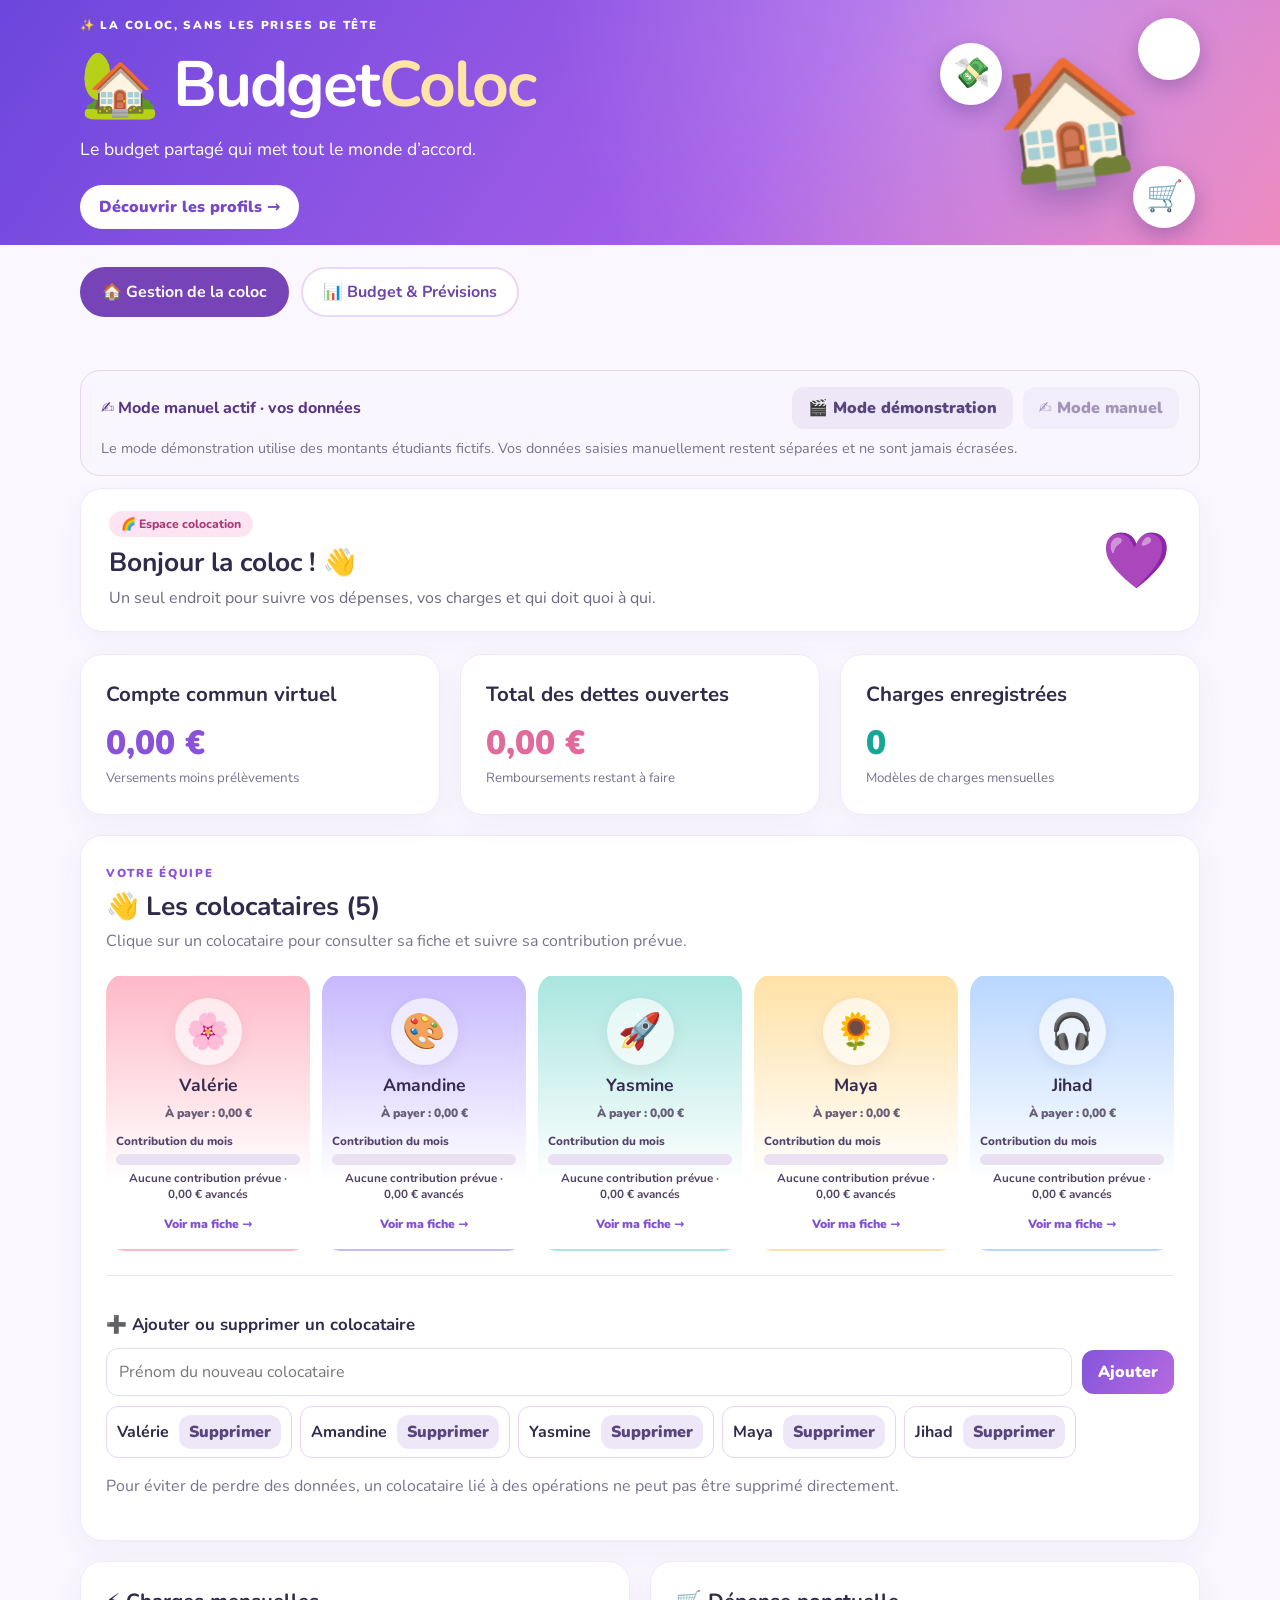
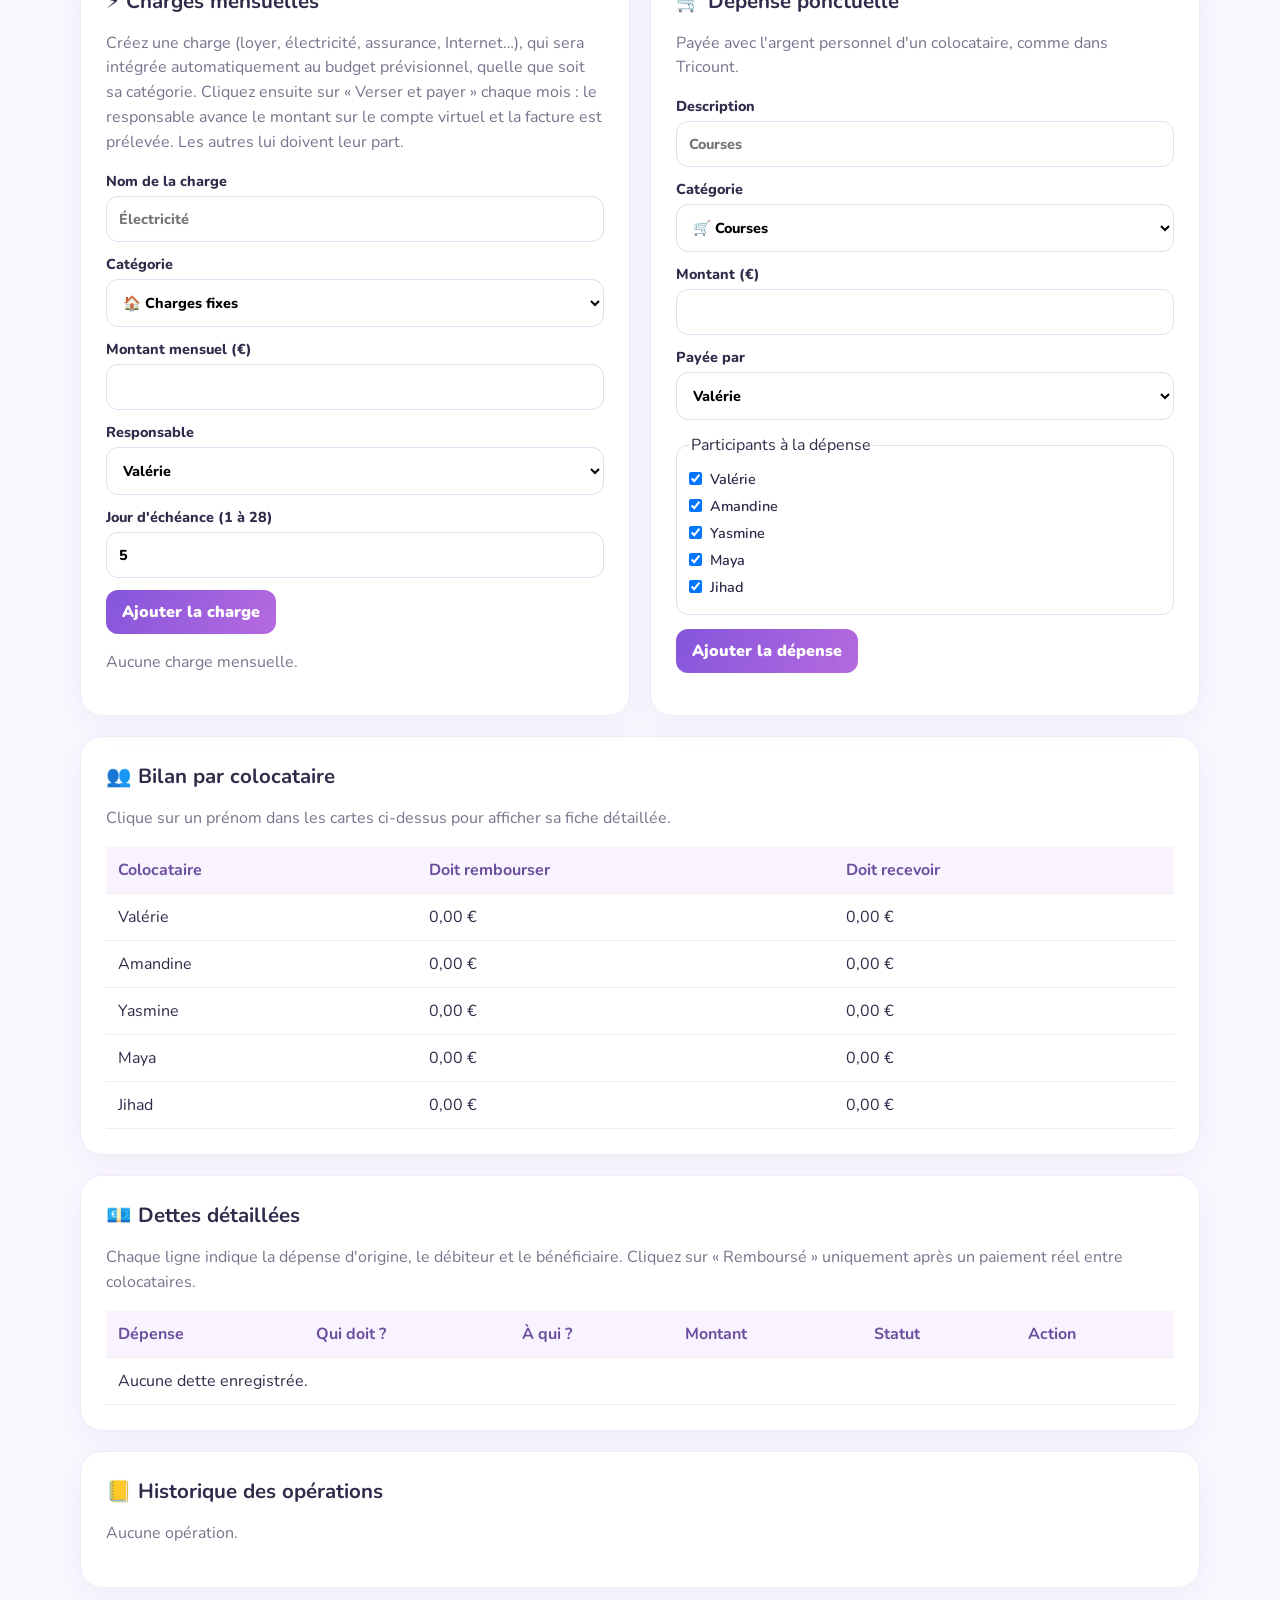
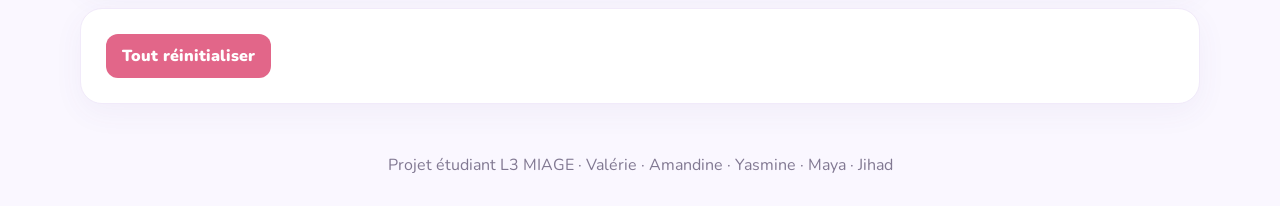
==== commit 8d5857ff: "Add files via upload" ====
--- a/index.html
+++ b/index.html
@@ -6,12 +6,12 @@
 <section class="welcome"><div><span class="pill">🌈 Espace colocation</span><h2>Bonjour la coloc ! 👋</h2><p>Un seul endroit pour suivre vos dépenses, vos charges et qui doit quoi à qui.</p></div><div class="welcome-emoji" aria-hidden="true">💜</div></section>
 <div class="grid stats"><section class="card"><h2>Compte commun virtuel</h2><div id="balance" class="number">0 €</div><small>Versements moins prélèvements</small></section><section class="card"><h2>Total des dettes ouvertes</h2><div id="totalDebt" class="number">0 €</div><small>Remboursements restant à faire</small></section><section class="card"><h2>Charges enregistrées</h2><div id="chargeCount" class="number">0</div><small>Modèles de charges mensuelles</small></section></div>
 
-<section id="profils" class="card profile-section"><div class="section-heading"><div><span class="eyebrow purple">VOTRE ÉQUIPE</span><h2>👋 Les cinq colocs</h2><p class="muted">Clique sur un colocataire pour découvrir sa fiche personnelle : dettes, remboursements et charges récurrentes.</p></div></div><div id="profileCards" class="profile-grid"></div></section>
+<section id="profils" class="card profile-section"><div class="section-heading"><div><span class="eyebrow purple">VOTRE ÉQUIPE</span><h2 id="membersTitle">👋 Les colocataires</h2><p class="muted">Clique sur un colocataire pour consulter sa fiche et suivre sa contribution prévue.</p></div></div><div id="profileCards" class="profile-grid"></div><div class="member-manager"><h3>➕ Ajouter ou supprimer un colocataire</h3><div class="member-add"><input id="newMemberName" maxlength="40" placeholder="Prénom du nouveau colocataire" aria-label="Prénom du nouveau colocataire"><button id="addMember" type="button">Ajouter</button></div><div id="memberList"></div><p class="muted">Pour éviter de perdre des données, un colocataire lié à des opérations ne peut pas être supprimé directement.</p></div></section>
 <section id="profileDetail" class="card profile-detail" hidden aria-live="polite"><div class="profile-top"><div id="profileHeading"></div><button type="button" id="closeProfile" class="secondary">✕ Fermer la fiche</button></div><div id="profileStats" class="mini-stats"></div><div class="grid"><div><h3>💳 Ce que je dois rembourser</h3><div id="profileOwes" class="profile-list"></div></div><div><h3>💚 Ce qu'on me doit</h3><div id="profileReceives" class="profile-list"></div></div></div><h3>📅 Mes charges mensuelles</h3><div id="profileCharges" class="profile-list"></div><h3>🧾 Historique de mes remboursements</h3><div id="profileSettlements" class="profile-list"></div></section>
-<div class="grid"><section class="card"><h2>⚡ Charges mensuelles</h2><p class="muted">Créez une charge (loyer, électricité, assurance, Internet…), qui sera intégrée automatiquement au budget prévisionnel si sa catégorie est « Charges fixes ». Cliquez ensuite sur « Verser et payer » chaque mois : le responsable avance le montant sur le compte virtuel et la facture est prélevée. Les autres lui doivent leur part.</p><form id="chargeForm"><label>Nom de la charge<input id="chargeName" maxlength="70" required placeholder="Électricité"></label><label>Catégorie<select id="chargeCategory"><option value="fixes">🏠 Charges fixes</option><option value="courses">🛒 Courses</option><option value="loisirs">🎮 Loisirs</option><option value="equipement">🛋️ Équipement</option><option value="imprevus">🧰 Imprévus</option></select></label><label>Montant mensuel (€)<input id="chargeAmount" type="number" min="0.01" step="0.01" required></label><label>Responsable<select id="chargeOwner"></select></label><label>Jour d'échéance (1 à 28)<input id="chargeDay" type="number" min="1" max="28" value="5" required></label><button>Ajouter la charge</button></form><div id="charges" class="stack"></div></section>
+<div class="grid"><section class="card"><h2>⚡ Charges mensuelles</h2><p class="muted">Créez une charge (loyer, électricité, assurance, Internet…), qui sera intégrée automatiquement au budget prévisionnel, quelle que soit sa catégorie. Cliquez ensuite sur « Verser et payer » chaque mois : le responsable avance le montant sur le compte virtuel et la facture est prélevée. Les autres lui doivent leur part.</p><form id="chargeForm"><label>Nom de la charge<input id="chargeName" maxlength="70" required placeholder="Électricité"></label><label>Catégorie<select id="chargeCategory"><option value="fixes">🏠 Charges fixes</option><option value="courses">🛒 Courses</option><option value="loisirs">🎮 Loisirs</option><option value="equipement">🛋️ Équipement</option><option value="imprevus">🧰 Imprévus</option></select></label><label>Montant mensuel (€)<input id="chargeAmount" type="number" min="0.01" step="0.01" required></label><label>Responsable<select id="chargeOwner"></select></label><label>Jour d'échéance (1 à 28)<input id="chargeDay" type="number" min="1" max="28" value="5" required></label><button>Ajouter la charge</button></form><div id="charges" class="stack"></div></section>
 <section class="card"><h2>🛒 Dépense ponctuelle</h2><p class="muted">Payée avec l'argent personnel d'un colocataire, comme dans Tricount.</p><form id="expenseForm"><label>Description<input id="expenseName" maxlength="70" placeholder="Courses" required></label><label>Catégorie<select id="expenseCategory"><option value="courses">🛒 Courses</option><option value="loisirs">🎮 Loisirs</option><option value="equipement">🛋️ Équipement</option><option value="imprevus">🧰 Imprévus</option><option value="fixes">🏠 Charges fixes</option></select></label><label>Montant (€)<input id="expenseAmount" type="number" min="0.01" step="0.01" required></label><label>Payée par<select id="expensePayer"></select></label><fieldset><legend>Participants à la dépense</legend><div id="participants"></div></fieldset><button>Ajouter la dépense</button></form></section></div>
 <section class="card"><h2>👥 Bilan par colocataire</h2><p class="muted">Clique sur un prénom dans les cartes ci-dessus pour afficher sa fiche détaillée.</p><div class="scroll"><table><thead><tr><th>Colocataire</th><th>Doit rembourser</th><th>Doit recevoir</th></tr></thead><tbody id="summary"></tbody></table></div></section>
 <section class="card"><h2>💶 Dettes détaillées</h2><p class="muted">Chaque ligne indique la dépense d'origine, le débiteur et le bénéficiaire. Cliquez sur « Remboursé » uniquement après un paiement réel entre colocataires.</p><div class="scroll"><table><thead><tr><th>Dépense</th><th>Qui doit ?</th><th>À qui ?</th><th>Montant</th><th>Statut</th><th>Action</th></tr></thead><tbody id="debts"></tbody></table></div></section>
 <section class="card"><h2>📒 Historique des opérations</h2><div id="history"></div></section>
 <section class="card"><div class="actions"><button id="reset" type="button" class="danger">Tout réinitialiser</button></div></section>
-</main><footer>Projet étudiant L3 MIAGE · Valérie · Amandine · Yassine · Maya · Jihad</footer><script src="script.js" defer></script></body></html>
+</main><footer>Projet étudiant L3 MIAGE · Valérie · Amandine · Yasmine · Maya · Jihad</footer><script src="script.js?v=20261121-v9" defer></script></body></html>
--- a/style.css
+++ b/style.css
@@ -30,3 +30,35 @@
 .mode-status{font-weight:750;color:#593586;margin-right:auto;}
 .mode-help{margin:8px 0 0;font-size:.9rem;}
 @media(max-width:550px){.mode-controls{align-items:stretch}.mode-status{width:100%}.mode-controls button{flex:1 1 100%;}}
+
+.member-manager{margin-top:24px;padding-top:15px;border-top:1px solid #eee4fa}.member-add{display:flex;gap:10px;align-items:center;flex-wrap:wrap}.member-add input{flex:1;min-width:190px;margin:0}.member-manager-row{display:inline-flex;align-items:center;gap:10px;padding:8px 10px;margin:10px 8px 0 0;border:1px solid #e5d6f5;border-radius:12px}.member-manager-row button{padding:6px 10px}.balance-negative td{color:#b91c1c}.mini-stats{grid-template-columns:repeat(auto-fit,minmax(150px,1fr))}.profile-grid{grid-template-columns:repeat(auto-fit,minmax(150px,1fr))}
+
+/* Page budget : colonnes indépendantes, sans étirement artificiel */
+.budget-planning-grid{align-items:start;grid-template-columns:repeat(2,minmax(0,1fr))!important;gap:24px}
+.budget-planning-panel{min-width:0}
+.contribution-panel{background:#f8f3ff;border:1px solid #e9dcf8;border-radius:17px;padding:15px 17px;margin-top:18px}
+.contribution-panel h3{margin-top:2px}
+.contribution-panel .profile-row{background:white}
+.budget-overview{margin-top:24px;padding:20px;background:linear-gradient(135deg,#faf6ff,#fff9fc);border:1px solid #eadcf8;border-radius:18px}
+.budget-overview h3{margin-top:0}
+.budget-overview-table{font-size:.88rem}
+.budget-overview-table th{white-space:normal;min-width:110px;vertical-align:bottom}
+.budget-overview-table td:first-child{font-weight:900;color:#6d42b0}
+.budget-overview-table td:nth-child(5){font-weight:900;color:#9a4ac4}
+.budget-overview-table td:nth-child(6){font-weight:900;color:#0f766e}
+.budget-overview .scroll{background:#fff;border-radius:12px;border:1px solid #efe6f8}
+@media(max-width:780px){.budget-planning-grid{grid-template-columns:minmax(0,1fr)!important}.budget-overview{padding:14px}}
+
+/* Mode de répartition au-dessus du résultat, sans espace vide */
+.distribution-select{display:block;margin:12px 0 18px;font-weight:700}
+.distribution-select select{display:block;width:100%;margin-top:8px}
+
+/* Avancement des contributions, uniquement sur les fiches de la page Gestion. */
+.profile-card{min-height:245px}
+.profile-contribution{width:100%;text-align:left;display:grid;gap:5px;margin:4px 0 6px}
+.profile-contribution-label{font-size:.73rem;font-weight:800;color:#54436c}
+.profile-contribution-track{width:100%;height:11px;background:#e9e1f2;border-radius:999px;overflow:hidden}
+.profile-contribution-fill{height:100%;background:linear-gradient(90deg,#a78bfa,#ec4899);border-radius:999px;transition:width .25s}
+.profile-contribution-caption{font-size:.73rem;color:#514362;text-align:center;font-weight:700}
+.profile-contribution-extra{font-size:.68rem;color:#9d174d;text-align:center}
+@media(max-width:600px){.profile-card{min-height:238px}}
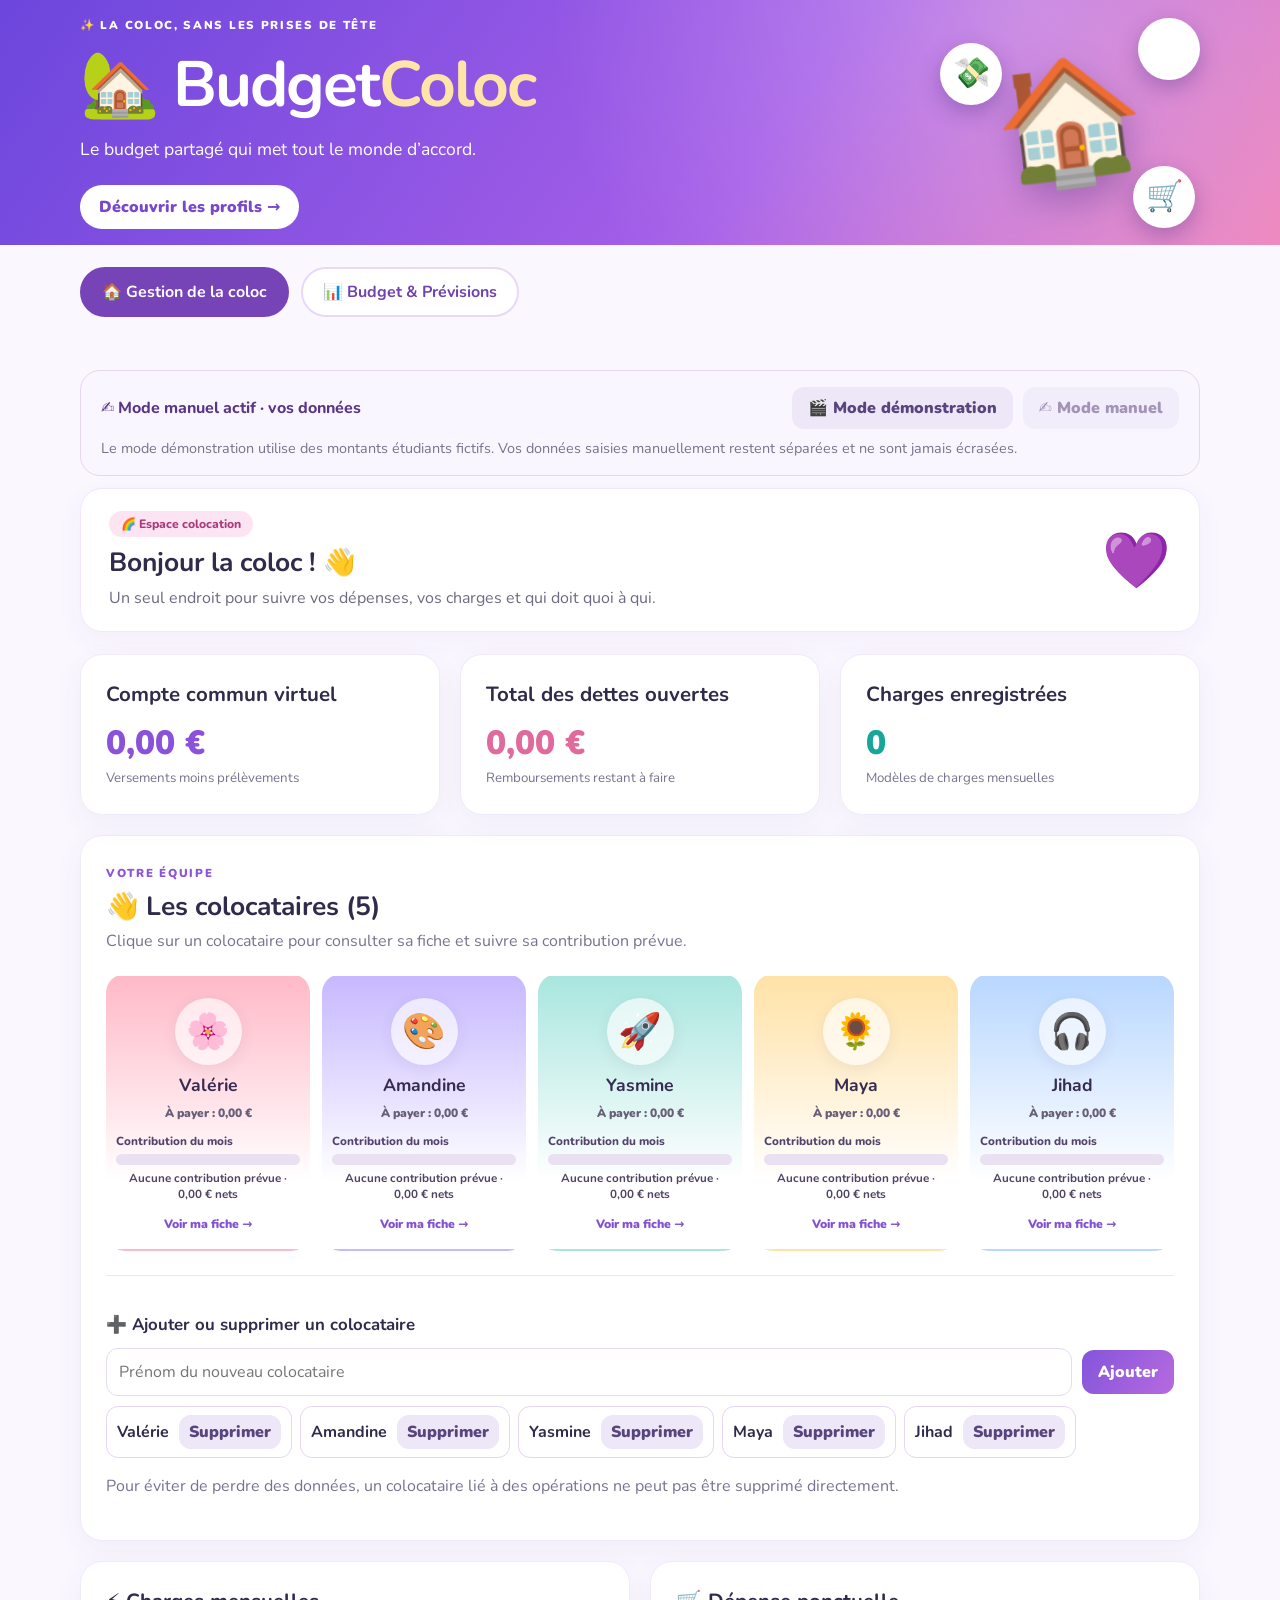
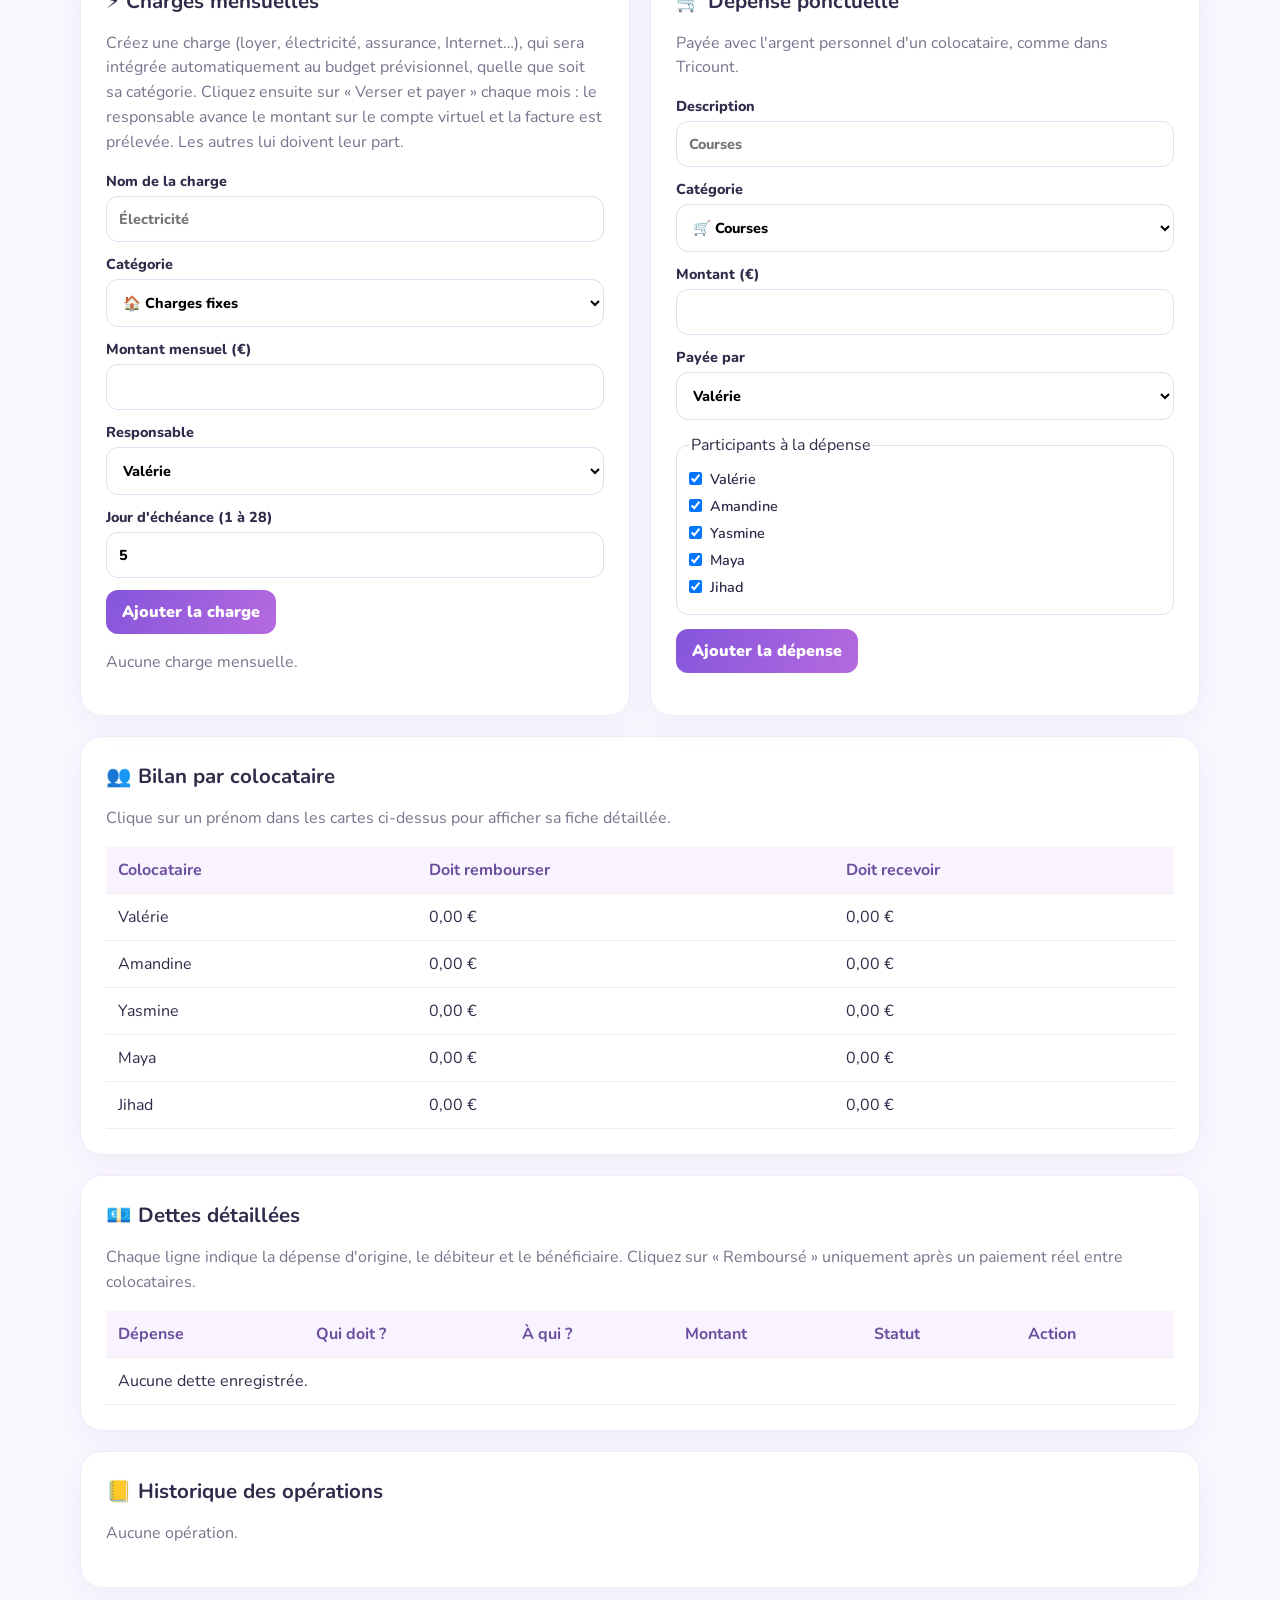
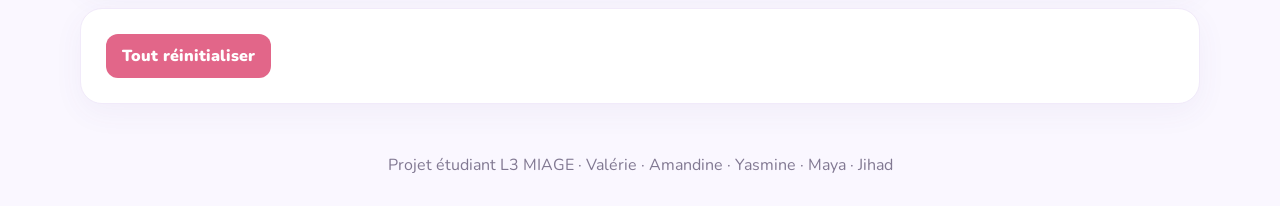
==== commit a5df8811: "Add files via upload" ====
--- a/index.html
+++ b/index.html
@@ -14,4 +14,4 @@
 <section class="card"><h2>💶 Dettes détaillées</h2><p class="muted">Chaque ligne indique la dépense d'origine, le débiteur et le bénéficiaire. Cliquez sur « Remboursé » uniquement après un paiement réel entre colocataires.</p><div class="scroll"><table><thead><tr><th>Dépense</th><th>Qui doit ?</th><th>À qui ?</th><th>Montant</th><th>Statut</th><th>Action</th></tr></thead><tbody id="debts"></tbody></table></div></section>
 <section class="card"><h2>📒 Historique des opérations</h2><div id="history"></div></section>
 <section class="card"><div class="actions"><button id="reset" type="button" class="danger">Tout réinitialiser</button></div></section>
-</main><footer>Projet étudiant L3 MIAGE · Valérie · Amandine · Yasmine · Maya · Jihad</footer><script src="script.js?v=20261121-v9" defer></script></body></html>
+</main><footer>Projet étudiant L3 MIAGE · Valérie · Amandine · Yasmine · Maya · Jihad</footer><script src="script.js?v=20261121-v11" defer></script></body></html>
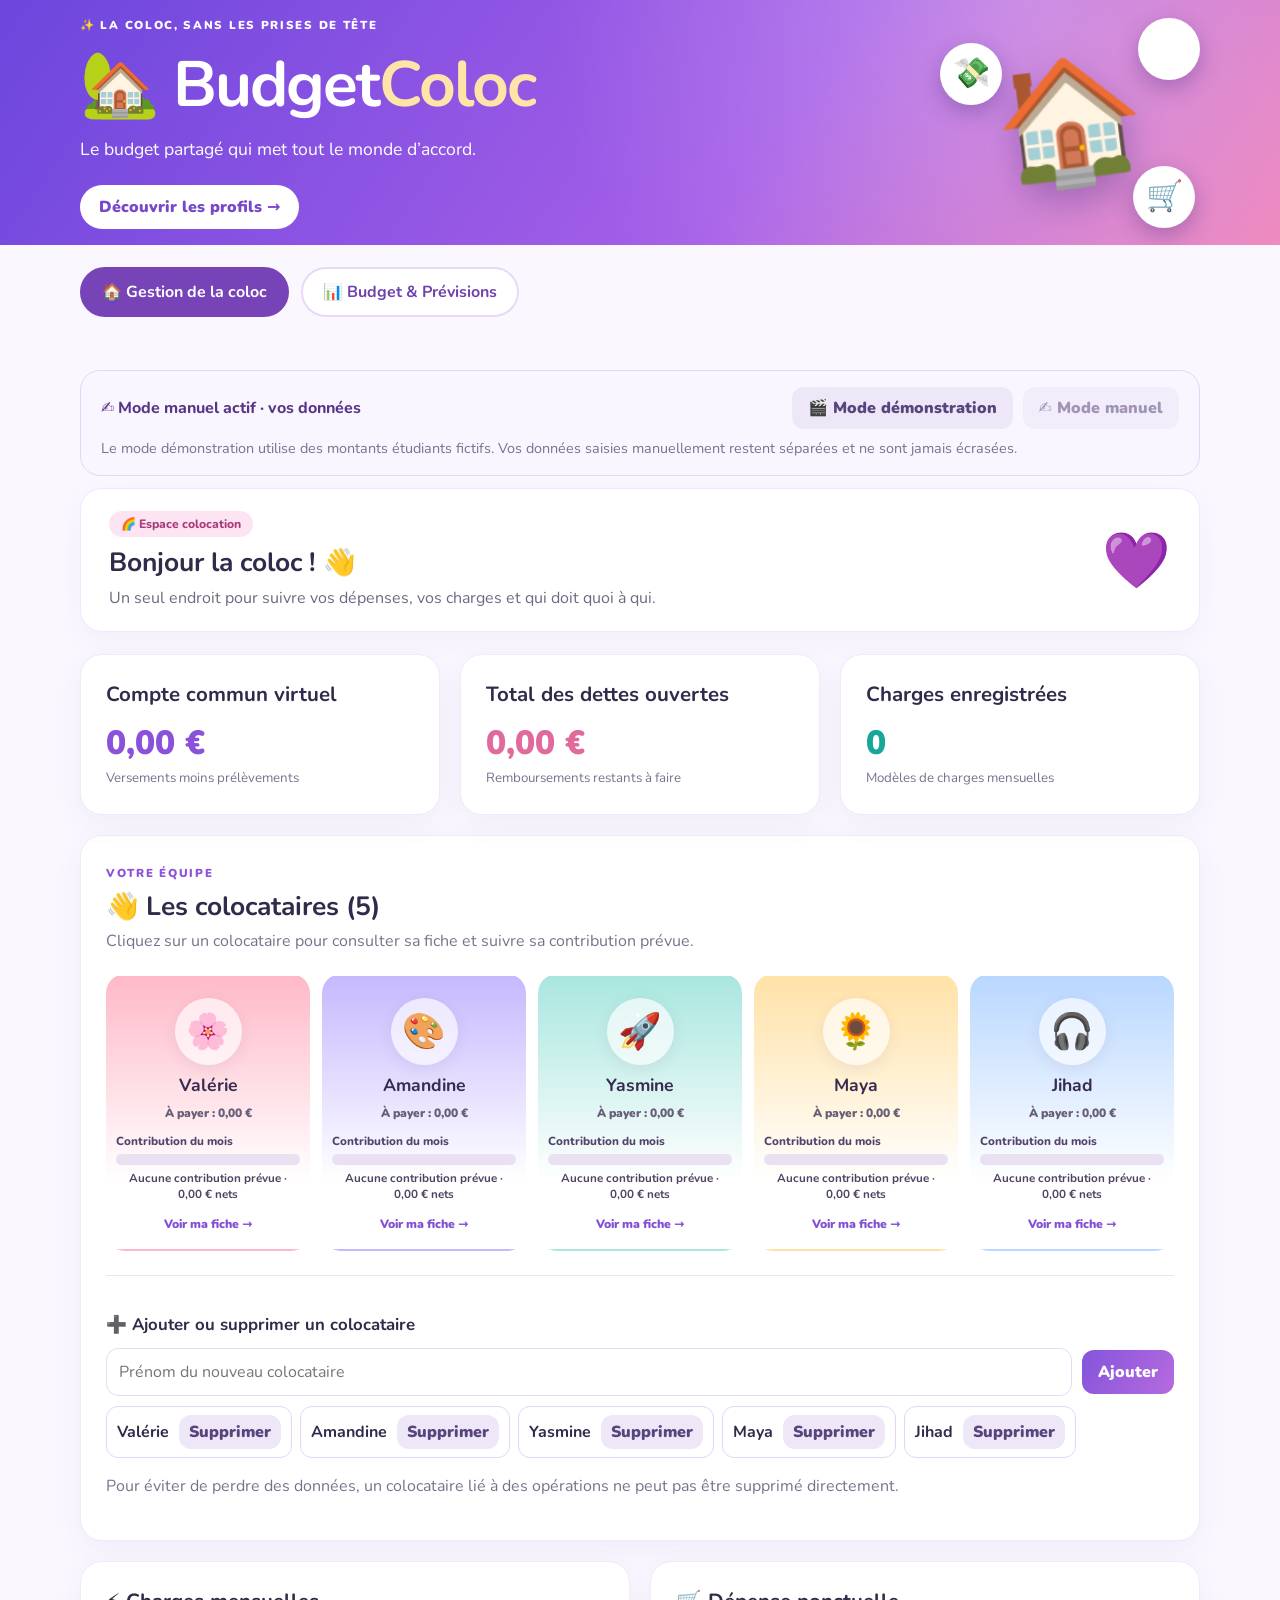
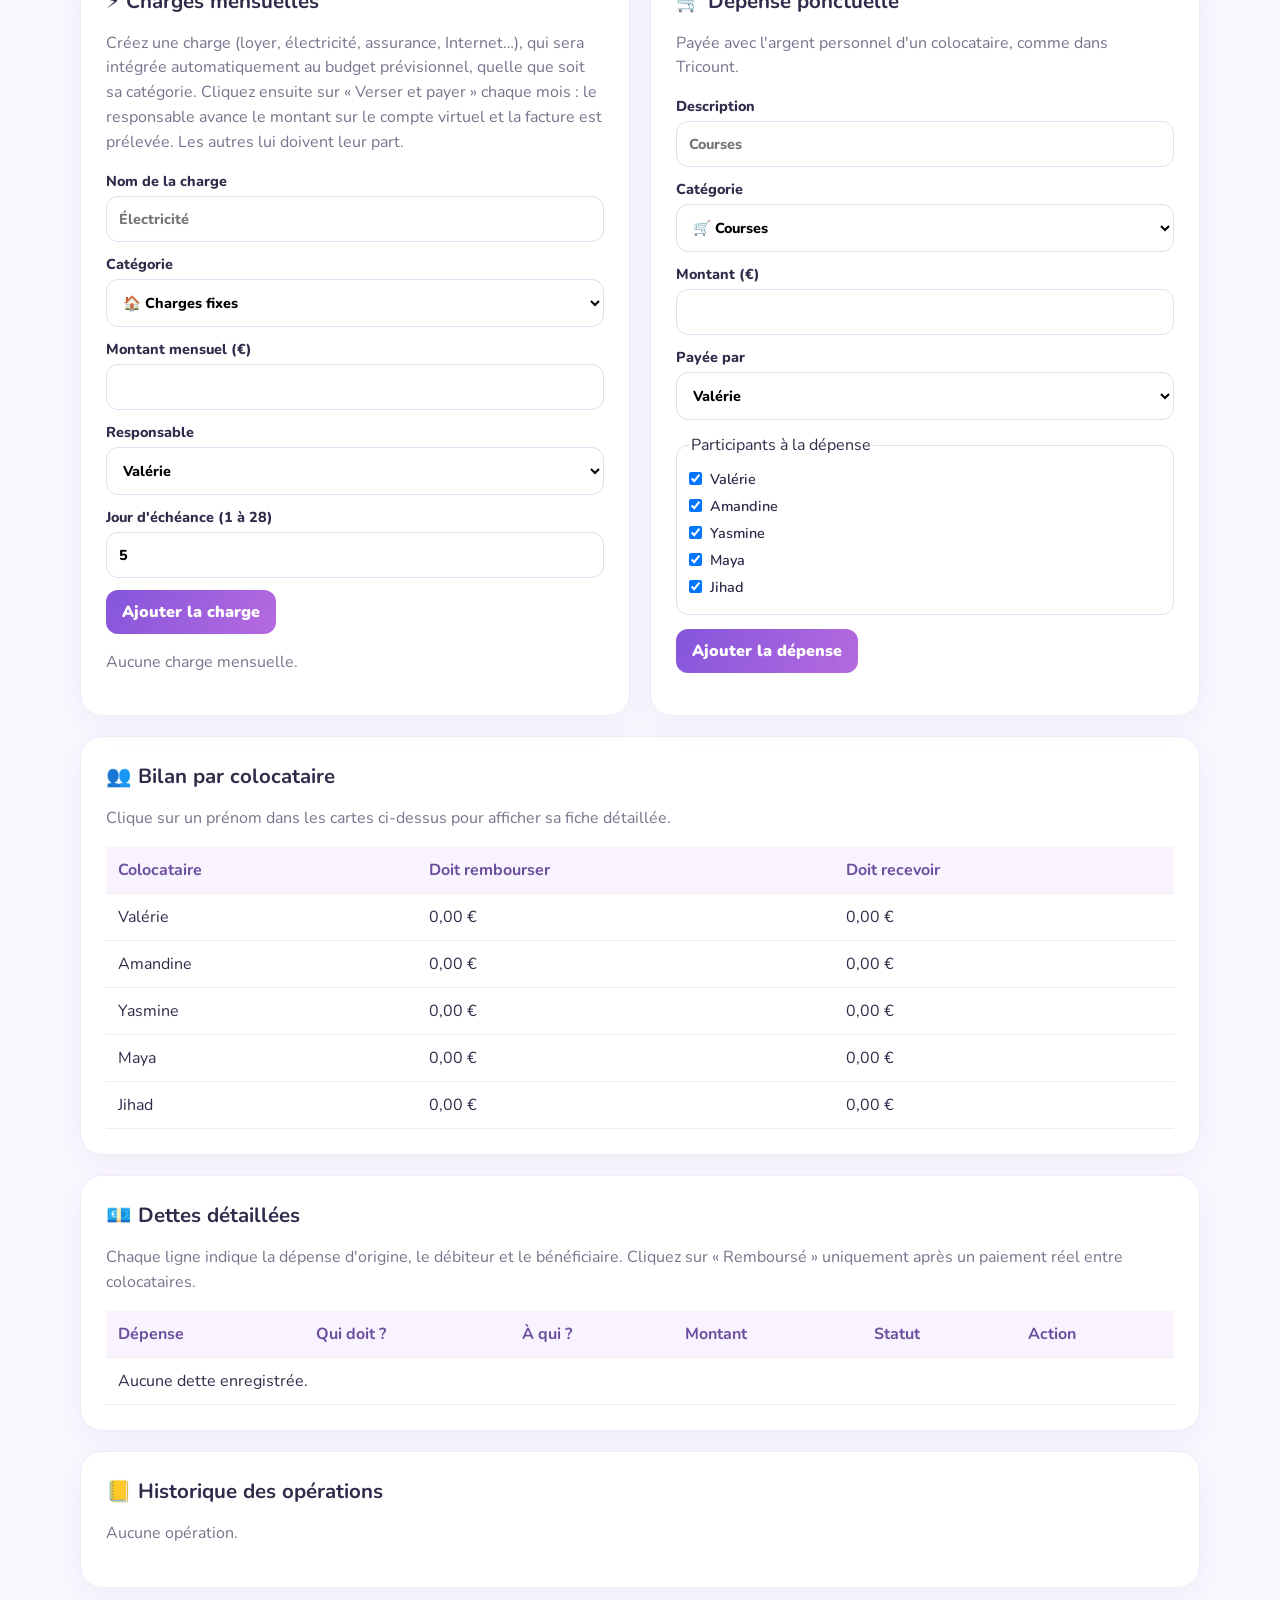
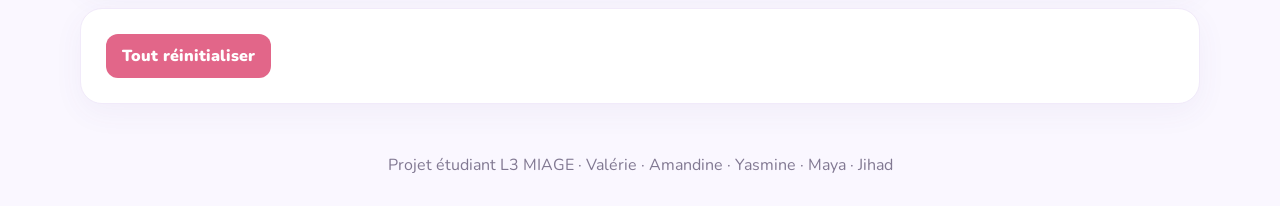
==== commit 8b577475: "Add files via upload" ====
--- a/index.html
+++ b/index.html
@@ -4,9 +4,9 @@
 <main class="wrap"><section class="mode-toolbar" aria-label="Choix du mode"><div id="modeControls" class="mode-controls"></div><p class="muted mode-help">Le mode démonstration utilise des montants étudiants fictifs. Vos données saisies manuellement restent séparées et ne sont jamais écrasées.</p></section>
 
 <section class="welcome"><div><span class="pill">🌈 Espace colocation</span><h2>Bonjour la coloc ! 👋</h2><p>Un seul endroit pour suivre vos dépenses, vos charges et qui doit quoi à qui.</p></div><div class="welcome-emoji" aria-hidden="true">💜</div></section>
-<div class="grid stats"><section class="card"><h2>Compte commun virtuel</h2><div id="balance" class="number">0 €</div><small>Versements moins prélèvements</small></section><section class="card"><h2>Total des dettes ouvertes</h2><div id="totalDebt" class="number">0 €</div><small>Remboursements restant à faire</small></section><section class="card"><h2>Charges enregistrées</h2><div id="chargeCount" class="number">0</div><small>Modèles de charges mensuelles</small></section></div>
+<div class="grid stats"><section class="card"><h2>Compte commun virtuel</h2><div id="balance" class="number">0 €</div><small>Versements moins prélèvements</small></section><section class="card"><h2>Total des dettes ouvertes</h2><div id="totalDebt" class="number">0 €</div><small>Remboursements restants à faire</small></section><section class="card"><h2>Charges enregistrées</h2><div id="chargeCount" class="number">0</div><small>Modèles de charges mensuelles</small></section></div>
 
-<section id="profils" class="card profile-section"><div class="section-heading"><div><span class="eyebrow purple">VOTRE ÉQUIPE</span><h2 id="membersTitle">👋 Les colocataires</h2><p class="muted">Clique sur un colocataire pour consulter sa fiche et suivre sa contribution prévue.</p></div></div><div id="profileCards" class="profile-grid"></div><div class="member-manager"><h3>➕ Ajouter ou supprimer un colocataire</h3><div class="member-add"><input id="newMemberName" maxlength="40" placeholder="Prénom du nouveau colocataire" aria-label="Prénom du nouveau colocataire"><button id="addMember" type="button">Ajouter</button></div><div id="memberList"></div><p class="muted">Pour éviter de perdre des données, un colocataire lié à des opérations ne peut pas être supprimé directement.</p></div></section>
+<section id="profils" class="card profile-section"><div class="section-heading"><div><span class="eyebrow purple">VOTRE ÉQUIPE</span><h2 id="membersTitle">👋 Les colocataires</h2><p class="muted">Cliquez sur un colocataire pour consulter sa fiche et suivre sa contribution prévue.</p></div></div><div id="profileCards" class="profile-grid"></div><div class="member-manager"><h3>➕ Ajouter ou supprimer un colocataire</h3><div class="member-add"><input id="newMemberName" maxlength="40" placeholder="Prénom du nouveau colocataire" aria-label="Prénom du nouveau colocataire"><button id="addMember" type="button">Ajouter</button></div><div id="memberList"></div><p class="muted">Pour éviter de perdre des données, un colocataire lié à des opérations ne peut pas être supprimé directement.</p></div></section>
 <section id="profileDetail" class="card profile-detail" hidden aria-live="polite"><div class="profile-top"><div id="profileHeading"></div><button type="button" id="closeProfile" class="secondary">✕ Fermer la fiche</button></div><div id="profileStats" class="mini-stats"></div><div class="grid"><div><h3>💳 Ce que je dois rembourser</h3><div id="profileOwes" class="profile-list"></div></div><div><h3>💚 Ce qu'on me doit</h3><div id="profileReceives" class="profile-list"></div></div></div><h3>📅 Mes charges mensuelles</h3><div id="profileCharges" class="profile-list"></div><h3>🧾 Historique de mes remboursements</h3><div id="profileSettlements" class="profile-list"></div></section>
 <div class="grid"><section class="card"><h2>⚡ Charges mensuelles</h2><p class="muted">Créez une charge (loyer, électricité, assurance, Internet…), qui sera intégrée automatiquement au budget prévisionnel, quelle que soit sa catégorie. Cliquez ensuite sur « Verser et payer » chaque mois : le responsable avance le montant sur le compte virtuel et la facture est prélevée. Les autres lui doivent leur part.</p><form id="chargeForm"><label>Nom de la charge<input id="chargeName" maxlength="70" required placeholder="Électricité"></label><label>Catégorie<select id="chargeCategory"><option value="fixes">🏠 Charges fixes</option><option value="courses">🛒 Courses</option><option value="loisirs">🎮 Loisirs</option><option value="equipement">🛋️ Équipement</option><option value="imprevus">🧰 Imprévus</option></select></label><label>Montant mensuel (€)<input id="chargeAmount" type="number" min="0.01" step="0.01" required></label><label>Responsable<select id="chargeOwner"></select></label><label>Jour d'échéance (1 à 28)<input id="chargeDay" type="number" min="1" max="28" value="5" required></label><button>Ajouter la charge</button></form><div id="charges" class="stack"></div></section>
 <section class="card"><h2>🛒 Dépense ponctuelle</h2><p class="muted">Payée avec l'argent personnel d'un colocataire, comme dans Tricount.</p><form id="expenseForm"><label>Description<input id="expenseName" maxlength="70" placeholder="Courses" required></label><label>Catégorie<select id="expenseCategory"><option value="courses">🛒 Courses</option><option value="loisirs">🎮 Loisirs</option><option value="equipement">🛋️ Équipement</option><option value="imprevus">🧰 Imprévus</option><option value="fixes">🏠 Charges fixes</option></select></label><label>Montant (€)<input id="expenseAmount" type="number" min="0.01" step="0.01" required></label><label>Payée par<select id="expensePayer"></select></label><fieldset><legend>Participants à la dépense</legend><div id="participants"></div></fieldset><button>Ajouter la dépense</button></form></section></div>
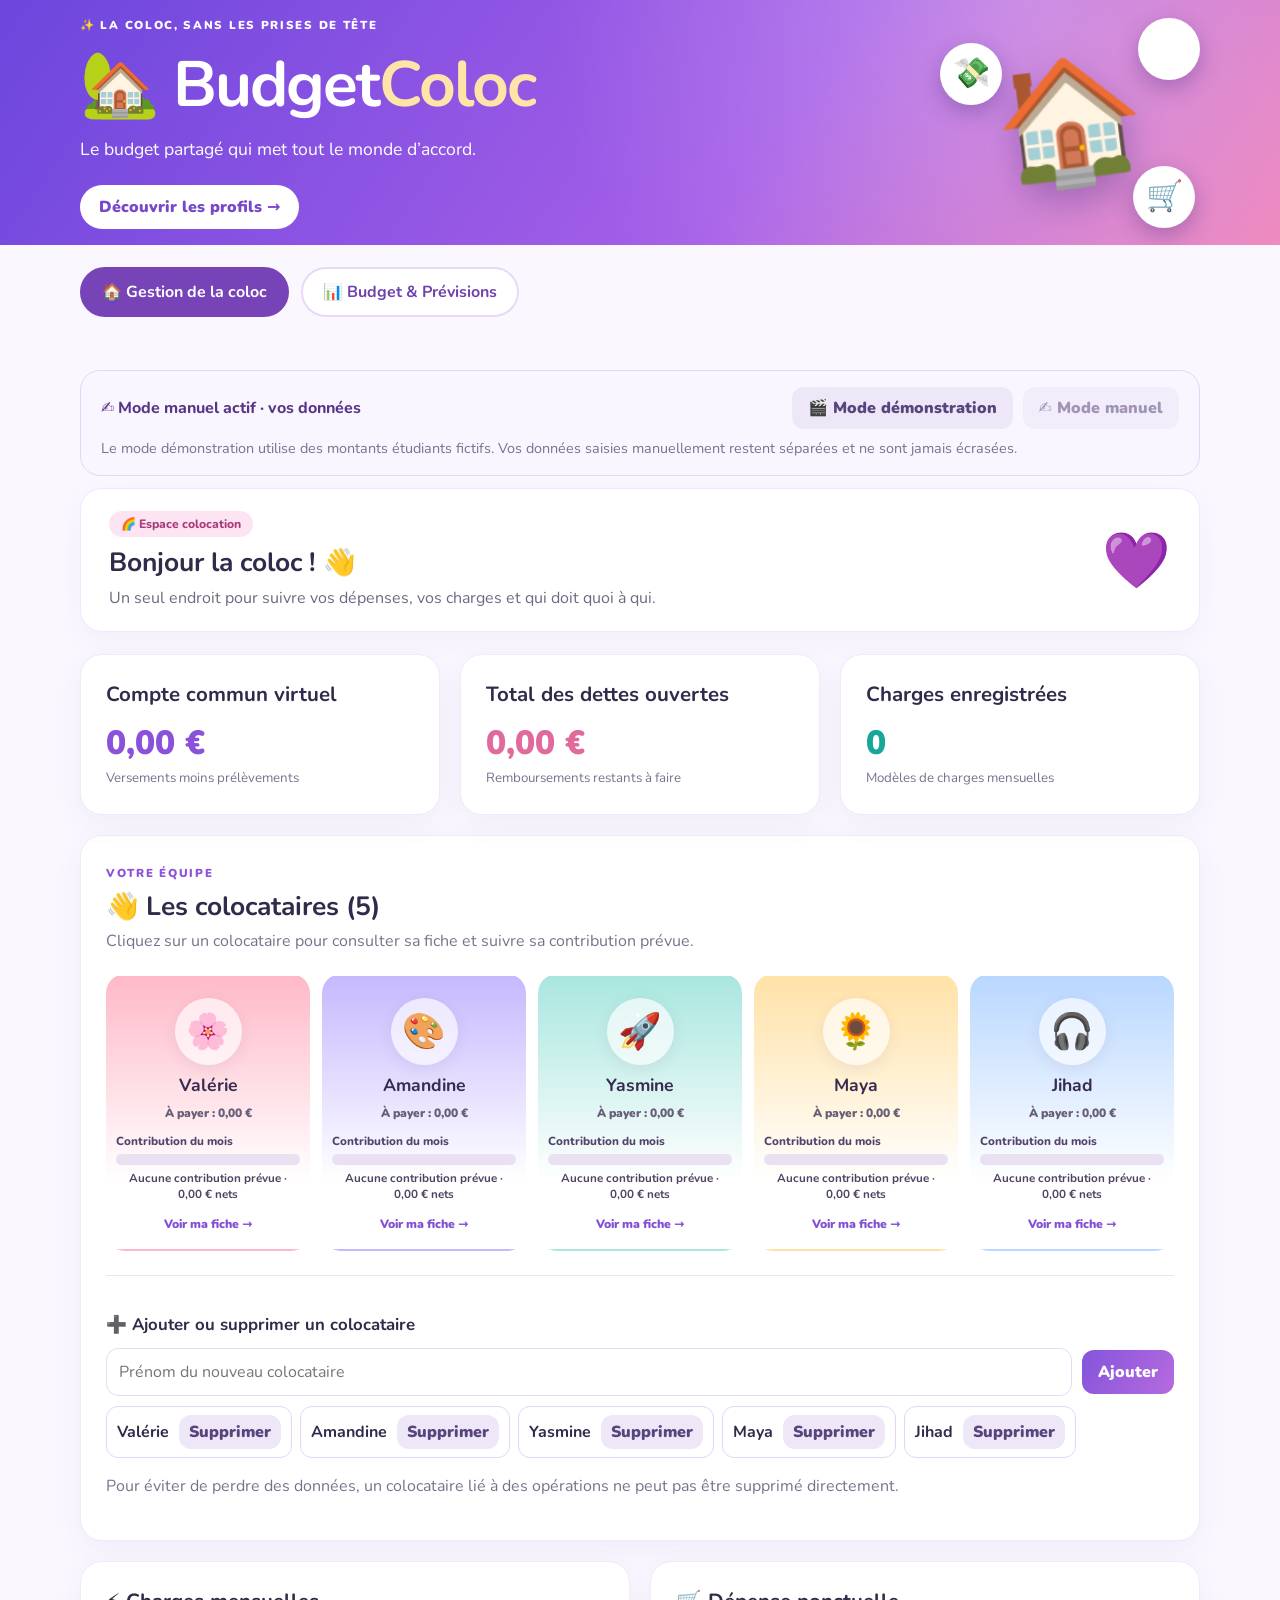
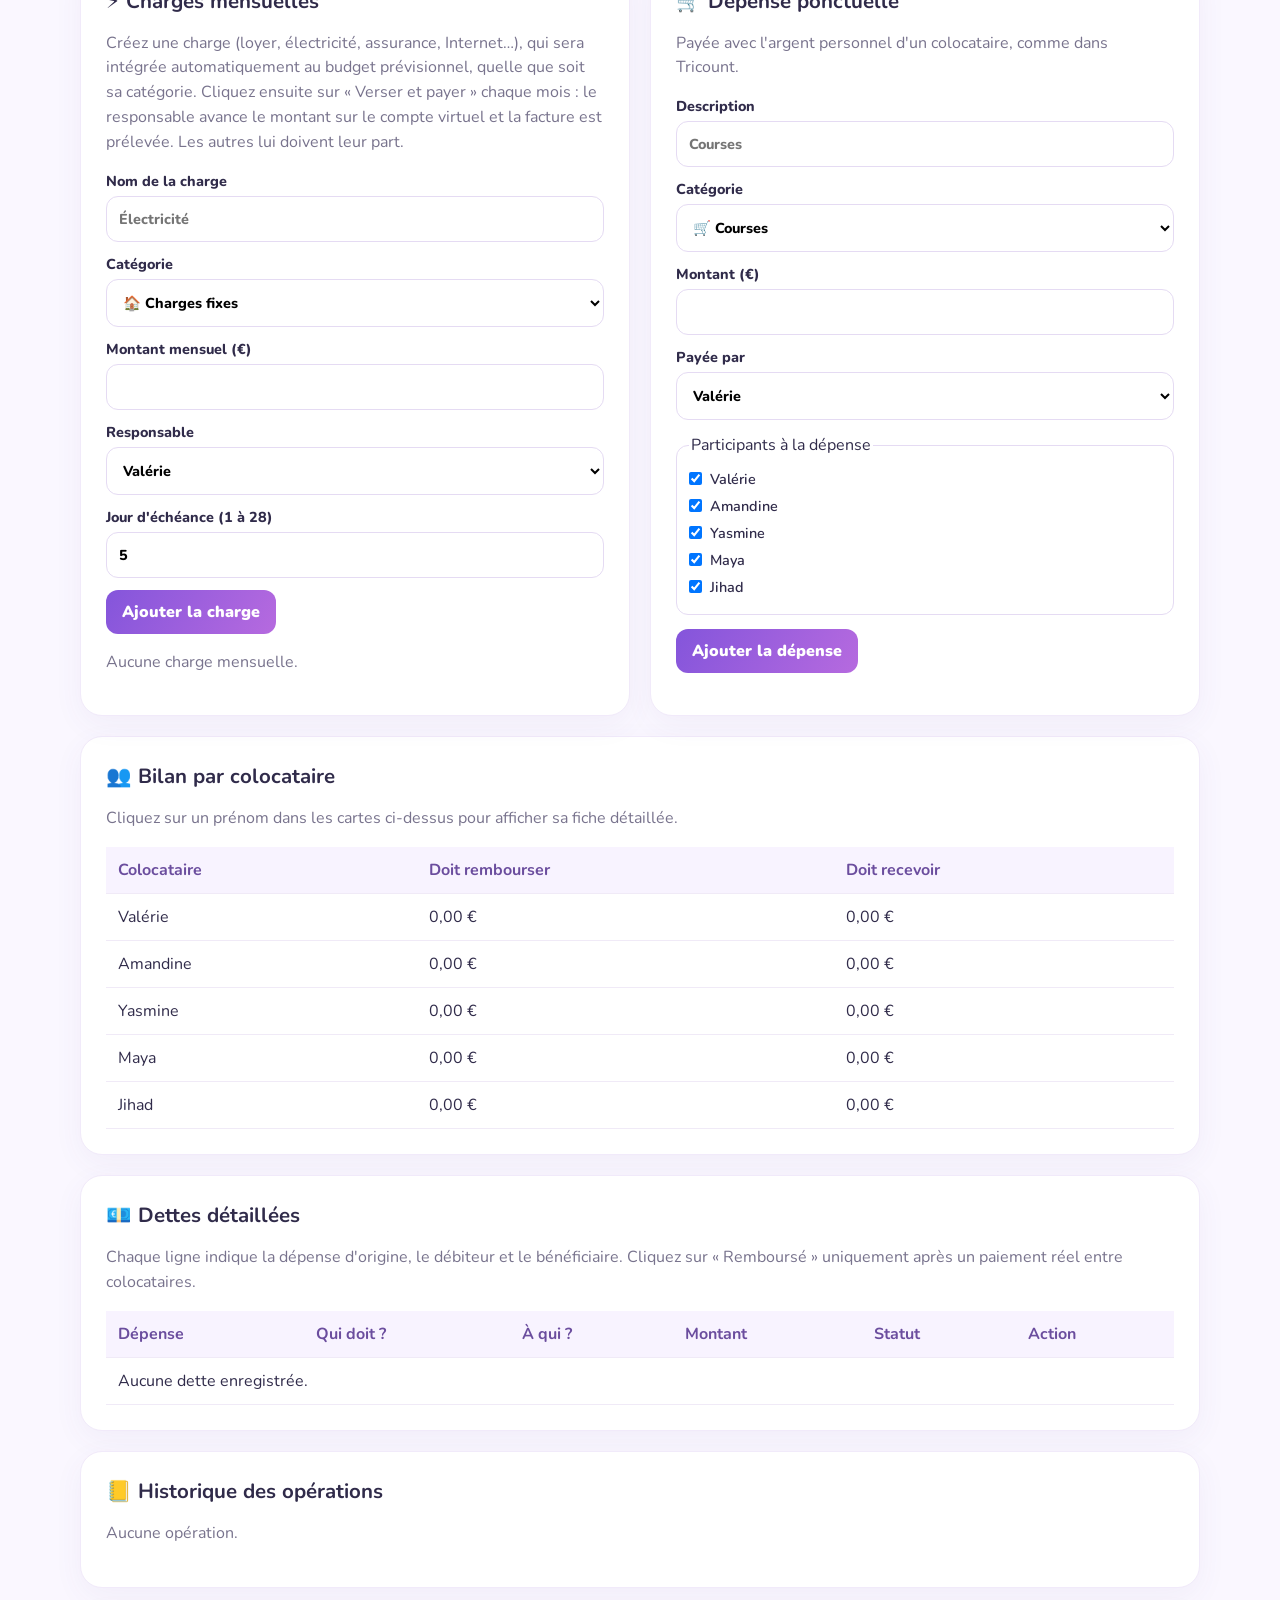
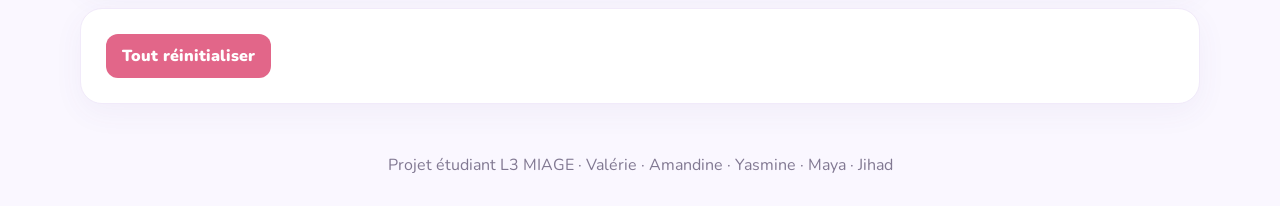
==== commit 9dd73da7: "Add files via upload" ====
--- a/index.html
+++ b/index.html
@@ -10,7 +10,7 @@
 <section id="profileDetail" class="card profile-detail" hidden aria-live="polite"><div class="profile-top"><div id="profileHeading"></div><button type="button" id="closeProfile" class="secondary">✕ Fermer la fiche</button></div><div id="profileStats" class="mini-stats"></div><div class="grid"><div><h3>💳 Ce que je dois rembourser</h3><div id="profileOwes" class="profile-list"></div></div><div><h3>💚 Ce qu'on me doit</h3><div id="profileReceives" class="profile-list"></div></div></div><h3>📅 Mes charges mensuelles</h3><div id="profileCharges" class="profile-list"></div><h3>🧾 Historique de mes remboursements</h3><div id="profileSettlements" class="profile-list"></div></section>
 <div class="grid"><section class="card"><h2>⚡ Charges mensuelles</h2><p class="muted">Créez une charge (loyer, électricité, assurance, Internet…), qui sera intégrée automatiquement au budget prévisionnel, quelle que soit sa catégorie. Cliquez ensuite sur « Verser et payer » chaque mois : le responsable avance le montant sur le compte virtuel et la facture est prélevée. Les autres lui doivent leur part.</p><form id="chargeForm"><label>Nom de la charge<input id="chargeName" maxlength="70" required placeholder="Électricité"></label><label>Catégorie<select id="chargeCategory"><option value="fixes">🏠 Charges fixes</option><option value="courses">🛒 Courses</option><option value="loisirs">🎮 Loisirs</option><option value="equipement">🛋️ Équipement</option><option value="imprevus">🧰 Imprévus</option></select></label><label>Montant mensuel (€)<input id="chargeAmount" type="number" min="0.01" step="0.01" required></label><label>Responsable<select id="chargeOwner"></select></label><label>Jour d'échéance (1 à 28)<input id="chargeDay" type="number" min="1" max="28" value="5" required></label><button>Ajouter la charge</button></form><div id="charges" class="stack"></div></section>
 <section class="card"><h2>🛒 Dépense ponctuelle</h2><p class="muted">Payée avec l'argent personnel d'un colocataire, comme dans Tricount.</p><form id="expenseForm"><label>Description<input id="expenseName" maxlength="70" placeholder="Courses" required></label><label>Catégorie<select id="expenseCategory"><option value="courses">🛒 Courses</option><option value="loisirs">🎮 Loisirs</option><option value="equipement">🛋️ Équipement</option><option value="imprevus">🧰 Imprévus</option><option value="fixes">🏠 Charges fixes</option></select></label><label>Montant (€)<input id="expenseAmount" type="number" min="0.01" step="0.01" required></label><label>Payée par<select id="expensePayer"></select></label><fieldset><legend>Participants à la dépense</legend><div id="participants"></div></fieldset><button>Ajouter la dépense</button></form></section></div>
-<section class="card"><h2>👥 Bilan par colocataire</h2><p class="muted">Clique sur un prénom dans les cartes ci-dessus pour afficher sa fiche détaillée.</p><div class="scroll"><table><thead><tr><th>Colocataire</th><th>Doit rembourser</th><th>Doit recevoir</th></tr></thead><tbody id="summary"></tbody></table></div></section>
+<section class="card"><h2>👥 Bilan par colocataire</h2><p class="muted">Cliquez sur un prénom dans les cartes ci-dessus pour afficher sa fiche détaillée.</p><div class="scroll"><table><thead><tr><th>Colocataire</th><th>Doit rembourser</th><th>Doit recevoir</th></tr></thead><tbody id="summary"></tbody></table></div></section>
 <section class="card"><h2>💶 Dettes détaillées</h2><p class="muted">Chaque ligne indique la dépense d'origine, le débiteur et le bénéficiaire. Cliquez sur « Remboursé » uniquement après un paiement réel entre colocataires.</p><div class="scroll"><table><thead><tr><th>Dépense</th><th>Qui doit ?</th><th>À qui ?</th><th>Montant</th><th>Statut</th><th>Action</th></tr></thead><tbody id="debts"></tbody></table></div></section>
 <section class="card"><h2>📒 Historique des opérations</h2><div id="history"></div></section>
 <section class="card"><div class="actions"><button id="reset" type="button" class="danger">Tout réinitialiser</button></div></section>
